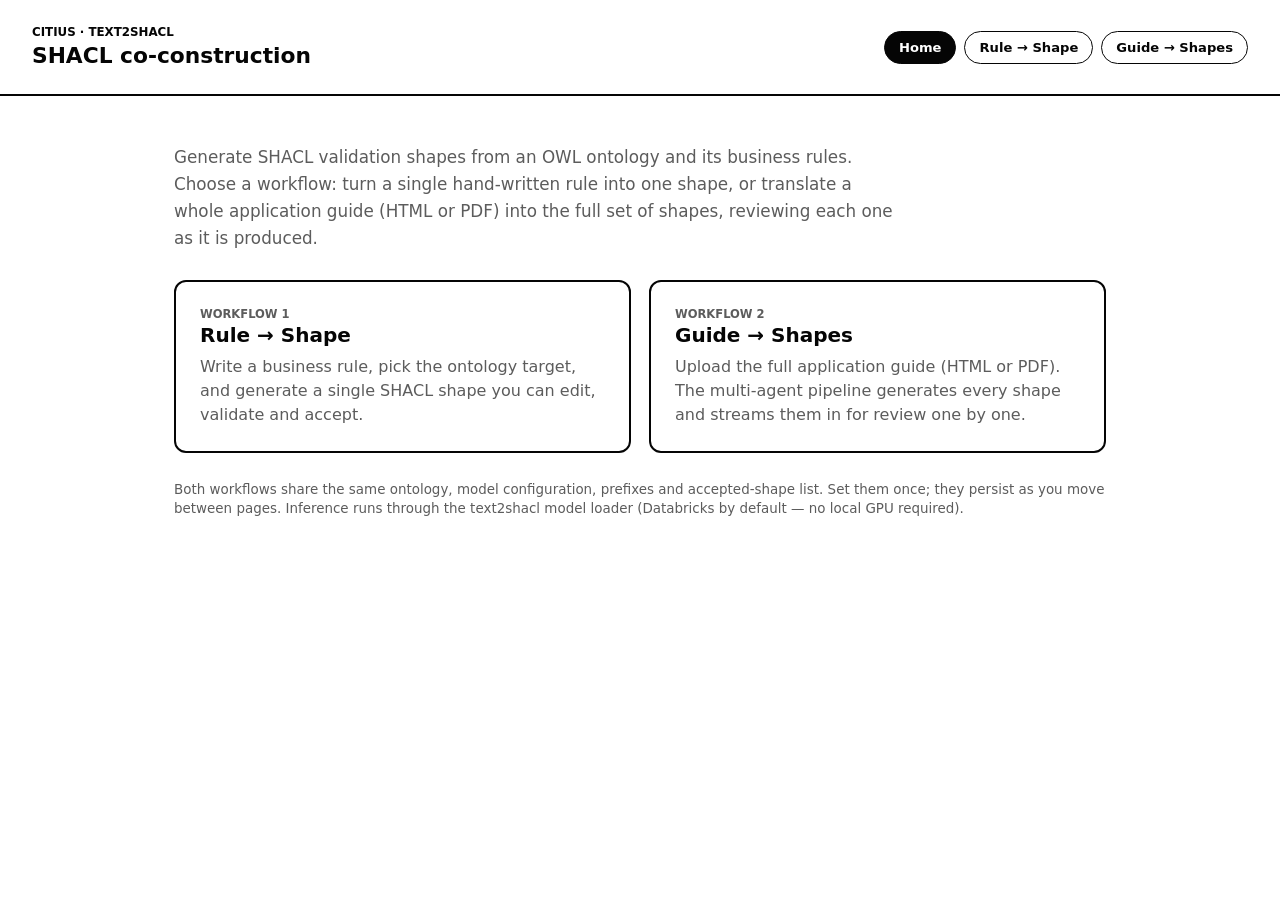
==== demo/index.html @ ced5c561 "feat: backend implemented and some improvements in the UI" ====
<!doctype html>
<html lang="en">
  <head>
    <meta charset="utf-8">
    <meta name="viewport" content="width=device-width, initial-scale=1">
    <title>text2shacl — SHACL co-construction</title>
    <link rel="stylesheet" href="styles.css?v=3">
  </head>
  <body>
    <header class="topbar">
      <div class="brand">
        <p class="eyebrow">CITIUS · text2shacl</p>
        <h1>SHACL co-construction</h1>
      </div>
      <nav class="topnav">
        <a class="navlink active" href="index.html">Home</a>
        <a class="navlink" href="rule.html">Rule → Shape</a>
        <a class="navlink" href="guide.html">Guide → Shapes</a>
      </nav>
    </header>

    <main class="landing">
      <p class="lead">
        Generate SHACL validation shapes from an OWL ontology and its business rules.
        Choose a workflow: turn a single hand-written rule into one shape, or translate a
        whole application guide (HTML or PDF) into the full set of shapes, reviewing each
        one as it is produced.
      </p>

      <div class="cards">
        <a class="card" href="rule.html">
          <p class="step">Workflow 1</p>
          <h2>Rule → Shape</h2>
          <p>Write a business rule, pick the ontology target, and generate a single SHACL
             shape you can edit, validate and accept.</p>
        </a>
        <a class="card" href="guide.html">
          <p class="step">Workflow 2</p>
          <h2>Guide → Shapes</h2>
          <p>Upload the full application guide (HTML or PDF). The multi-agent pipeline
             generates every shape and streams them in for review one by one.</p>
        </a>
      </div>

      <p class="microcopy" style="margin-top:28px">
        Both workflows share the same ontology, model configuration, prefixes and accepted-shape
        list. Set them once; they persist as you move between pages. Inference runs through the
        text2shacl model loader (Databricks by default — no local GPU required).
      </p>
    </main>

    <script src="common.js?v=3"></script>
  </body>
</html>
---- demo/styles.css ----
:root {
  color-scheme: light;
  --bg: #ffffff;
  --surface: #ffffff;
  --surface-soft: #f4f4f4;
  --ink: #050505;
  --muted: #5c5c5c;
  --line: #d7d7d7;
  --code-bg: #050505;
  --code-ink: #ffffff;
  --ok: #1f7a32;
  --ok-soft: #e7f4ea;
  --err: #b00020;
  --err-soft: #fbe7ea;
  font-family: Inter, ui-sans-serif, system-ui, -apple-system, BlinkMacSystemFont, "Segoe UI", sans-serif;
}

* { box-sizing: border-box; }

body { margin: 0; min-height: 100vh; background: var(--bg); color: var(--ink); overflow-x: hidden; }
button, input, select, textarea { font: inherit; min-width: 0; }
button { cursor: pointer; }
a { color: inherit; }

/* Top bar */
.topbar {
  min-height: 96px; padding: 20px 32px;
  display: flex; align-items: center; justify-content: space-between; gap: 24px;
  border-bottom: 2px solid var(--ink); background: var(--surface);
}
.brand { display: flex; flex-direction: column; }
.eyebrow { margin: 0 0 4px; font-weight: 800; text-transform: uppercase; font-size: 0.74rem; }
h1 { margin: 0; font-size: clamp(1.2rem, 1.7vw, 1.7rem); line-height: 1.15; }
h2 { margin: 0; font-size: 1rem; }
p { margin-top: 0; }

.topnav { display: flex; gap: 8px; align-items: center; }
.navlink {
  text-decoration: none; border: 1px solid var(--ink); border-radius: 999px;
  padding: 8px 14px; font-weight: 800; font-size: 0.82rem; background: var(--surface);
}
.navlink.active { background: var(--ink); color: var(--surface); }

.status-pill {
  white-space: nowrap; border: 1px solid var(--line); background: var(--surface);
  padding: 7px 12px; border-radius: 999px; font-size: 0.82rem; font-weight: 700;
}
.tag {
  white-space: nowrap; border: 1px solid var(--line); background: var(--surface);
  padding: 6px 10px; border-radius: 999px; font-size: 0.78rem; font-weight: 700;
}

/* Landing */
.landing { max-width: 980px; margin: 0 auto; padding: 48px 24px; }
.landing p.lead { color: var(--muted); font-size: 1.05rem; line-height: 1.6; max-width: 720px; }
.cards { display: grid; grid-template-columns: 1fr 1fr; gap: 18px; margin-top: 28px; }
@media (max-width: 760px) { .cards { grid-template-columns: 1fr; } }
.card {
  display: block; text-decoration: none; border: 2px solid var(--ink); border-radius: 12px;
  padding: 24px; background: var(--surface); transition: transform 0.12s ease;
}
.card:hover { transform: translateY(-2px); }
.card h2 { font-size: 1.25rem; margin-bottom: 8px; }
.card p { color: var(--muted); line-height: 1.5; margin: 0; }
.card .step { font-weight: 900; text-transform: uppercase; font-size: 0.72rem; }

/* Workspace */
.workspace {
  display: grid; grid-template-columns: minmax(300px, 360px) 1fr;
  min-height: calc(100vh - 96px); min-width: 0;
}
.rail { border-right: 2px solid var(--ink); background: #fff; padding: 22px; min-width: 0; overflow: hidden; }
.panel-heading, .section-title { display: flex; align-items: center; justify-content: space-between; gap: 12px; }

.field-label { display: block; margin: 16px 0 7px; color: var(--muted); font-size: 0.76rem; font-weight: 800; text-transform: uppercase; }

.input, .file-drop, .textarea, .code-editor {
  width: 100%; border: 1px solid var(--line); border-radius: 8px;
  background: var(--surface); color: var(--ink); outline: none;
}
.input { height: 42px; padding: 0 12px; }
select.input { padding: 0 8px; }
.textarea { min-height: 112px; padding: 12px; resize: vertical; line-height: 1.45; }
.textarea.compact { min-height: 84px; }
.textarea.large { min-height: 150px; }
.input:focus, .textarea:focus, .code-editor:focus { border-color: var(--ink); box-shadow: 0 0 0 3px #e8e8e8; }

.file-input { display: none; }
.file-drop { min-height: 72px; display: grid; place-items: center; gap: 3px; padding: 14px; border-style: dashed; cursor: pointer; text-align: center; }
.file-drop span { font-weight: 900; }
.file-drop small, .microcopy { color: var(--muted); overflow-wrap: anywhere; }
.microcopy { margin: 8px 0 0; line-height: 1.4; font-size: 0.84rem; }

.inline-panel { margin-top: 22px; padding-top: 16px; border-top: 1px solid var(--line); }

.switcher { display: grid; grid-template-columns: repeat(3, 1fr); margin-top: 18px; border: 1px solid var(--ink); border-radius: 8px; overflow: hidden; }
.switch-button { min-height: 38px; border: 0; border-right: 1px solid var(--ink); background: var(--surface); color: var(--ink); font-weight: 900; }
.switch-button:last-child { border-right: 0; }
.switch-button.active { background: var(--ink); color: var(--surface); }

.entity-list { display: grid; gap: 10px; margin-top: 16px; max-height: 44vh; min-width: 0; overflow-y: auto; padding-right: 4px; }
.entity-card { width: 100%; text-align: left; border: 1px solid var(--line); background: var(--surface); border-radius: 8px; padding: 12px; color: var(--ink); overflow: hidden; }
.entity-card.active { border-color: var(--ink); background: var(--ink); color: var(--surface); }
.entity-card strong { display: block; margin-bottom: 4px; overflow-wrap: anywhere; }
.entity-card span { color: var(--muted); font-size: 0.82rem; display: block; overflow-wrap: anywhere; }
.entity-card.active span { color: #dcdcdc; }
.entity-card.ranked { position: relative; padding-left: 58px; }
.entity-card .entity-reason {
  display: block;
  margin-top: 5px;
  color: var(--muted);
  font-size: 0.76rem;
  font-style: normal;
  overflow-wrap: anywhere;
}
.entity-card.active .entity-reason { color: #dcdcdc; }
.entity-card.active .score { background: var(--surface); color: var(--ink); }
.ontology-search-row {
  display: grid;
  grid-template-columns: minmax(0, 1fr) auto auto;
  gap: 8px;
  align-items: center;
  margin-top: 12px;
}
.ontology-search-row button { white-space: nowrap; }

/* Canvas */
.canvas { min-width: 0; padding: 22px; }
.focus-layout { display: grid; grid-template-columns: minmax(320px, 0.9fr) minmax(400px, 1.1fr); gap: 18px; align-items: start; min-width: 0; }
.evidence-column, .editor-column { min-width: 0; }
.single-column { max-width: 920px; margin: 0 auto; }

.section-block { background: var(--surface); border: 1px solid var(--line); border-radius: 8px; padding: 18px; margin-bottom: 18px; min-width: 0; overflow: hidden; }

.metadata-grid { display: grid; grid-template-columns: repeat(3, minmax(0, 1fr)); gap: 10px; margin: 16px 0 12px; }
.metadata-grid div { background: var(--surface-soft); border-radius: 8px; padding: 10px; min-width: 0; }
dt { color: var(--muted); font-size: 0.7rem; text-transform: uppercase; font-weight: 800; }
dd { margin: 4px 0 0; overflow-wrap: anywhere; font-weight: 700; font-size: 0.88rem; }

.rule-cards, .accepted-list { display: grid; gap: 10px; margin-top: 14px; }
.score { position: absolute; left: 12px; top: 12px; width: 34px; height: 34px; display: grid; place-items: center; border-radius: 50%; background: var(--ink); color: var(--surface); font-weight: 900; font-size: 0.76rem; }

/* Buttons */
.primary-button, .secondary-button, .text-button, .icon-button { border-radius: 8px; min-height: 38px; border: 1px solid transparent; padding: 0 14px; font-weight: 800; }
.primary-button { background: var(--ink); color: #fff; }
.primary-button:disabled, .secondary-button:disabled { opacity: 0.4; cursor: not-allowed; }
.secondary-button, .text-button, .icon-button { background: var(--surface); color: var(--ink); border-color: var(--ink); }
.icon-button { width: 38px; padding: 0; font-size: 1.1rem; }
.full-width { width: 100%; margin-top: 14px; }
.editor-actions { display: flex; gap: 10px; margin-top: 12px; }

.code-editor { min-height: 300px; margin-top: 12px; padding: 16px; resize: vertical; background: var(--code-bg); color: var(--code-ink); font-family: "SFMono-Regular", Consolas, "Liberation Mono", monospace; font-size: 0.86rem; line-height: 1.55; }

.validation-panel { margin-top: 12px; border-radius: 8px; padding: 12px; background: var(--surface-soft); color: var(--muted); line-height: 1.45; overflow-wrap: anywhere; }
.validation-panel.ok { background: var(--ok-soft); color: var(--ok); border: 1px solid var(--ok); }
.validation-panel.error { background: var(--err-soft); color: var(--err); border: 1px solid var(--err); }

.accepted-item { background: var(--surface-soft); border-radius: 8px; padding: 10px; display: flex; justify-content: space-between; gap: 12px; align-items: center; }
.accepted-item code { overflow-wrap: anywhere; font-size: 0.82rem; }

/* Progress + queue (Mode B) */
.progress-track { width: 100%; height: 14px; margin-top: 8px; border: 1px solid var(--ink); border-radius: 999px; background: var(--surface-soft); overflow: hidden; }
.progress-fill { height: 100%; width: 0%; background: var(--ink); transition: width 0.25s ease; }

.queue-list { display: grid; gap: 8px; margin-top: 12px; max-height: 380px; overflow-y: auto; padding-right: 4px; }
.queue-card { width: 100%; text-align: left; border: 1px solid var(--line); border-left: 4px solid var(--line); background: var(--surface); border-radius: 8px; padding: 10px 12px; color: var(--ink); overflow: hidden; display: grid; gap: 3px; }
.queue-card:hover { border-color: var(--ink); }
.queue-card.active { border-color: var(--ink); box-shadow: inset 0 0 0 1px var(--ink); }
.queue-card.valid { border-left-color: var(--ok); }
.queue-card.invalid { border-left-color: var(--err); }
.queue-card.skipped { border-left-color: #9a9a9a; }
.queue-card.accepted { background: var(--surface-soft); }
.queue-card strong { font-size: 0.88rem; overflow-wrap: anywhere; }
.queue-card .qmeta { display: flex; gap: 8px; align-items: center; font-size: 0.72rem; color: var(--muted); text-transform: uppercase; font-weight: 800; }
.qbadge { border-radius: 999px; padding: 2px 8px; font-weight: 900; font-size: 0.66rem; }
.qbadge.valid { background: var(--ok-soft); color: var(--ok); }
.qbadge.invalid { background: var(--err-soft); color: var(--err); }
.qbadge.skipped { background: #eee; color: var(--muted); }
.qbadge.accepted { background: var(--ink); color: var(--surface); }

@media (max-width: 1060px) { .workspace, .focus-layout { grid-template-columns: 1fr; } .rail { border-right: 0; border-bottom: 2px solid var(--ink); } }
@media (max-width: 720px) { .topbar { flex-direction: column; align-items: flex-start; } .metadata-grid { grid-template-columns: 1fr; } }
@media (max-width: 720px) {
  .ontology-search-row { grid-template-columns: 1fr; }
}

.provider-switch { grid-template-columns: 1fr 1fr; }

/* ─────────────── Turtle code editor (IDE-like, overlay) ─────────────── */
.code-wrap { position: relative; margin-top: 12px; }
.code-wrap .code-editor { margin-top: 0; }

.code-highlight {
  position: absolute;
  inset: 0;
  margin: 0;
  border: 1px solid transparent;
  border-radius: 8px;
  padding: 16px;
  background: #0d1117;
  color: #c9d1d9;
  font-family: "SFMono-Regular", Consolas, "Liberation Mono", monospace;
  font-size: 0.86rem;
  line-height: 1.55;
  font-weight: 400;
  font-style: normal;
  font-variant-ligatures: none;
  font-synthesis: none;
  letter-spacing: normal;
  white-space: pre;
  overflow: hidden;
  pointer-events: none;
  z-index: 0;
  box-sizing: border-box;
  tab-size: 2;
}
.code-highlight code {
  display: block;
  min-width: max-content;
  font: inherit;
  color: inherit;
  white-space: pre;
}

.code-wrap .code-editor {
  position: relative;
  z-index: 1;
  background: transparent;
  color: transparent;
  -webkit-text-fill-color: transparent;
  caret-color: #e6edf3;
  white-space: pre;
  overflow-wrap: normal;
  word-break: normal;
  overflow: auto;
  tab-size: 2;
  font-weight: 400;
  font-style: normal;
  font-variant-ligatures: none;
  font-synthesis: none;
  letter-spacing: normal;
}
.code-wrap .code-editor::selection { background: rgba(120,160,255,0.35); }

/* Token theme (GitHub-dark-ish, tuned for RDF Turtle) */
.tk-comment   { color: #8b949e; }
.tk-string    { color: #a5d6ff; }
.tk-iri       { color: #7ee787; }
.tk-directive { color: #ff7b72; }
.tk-pname     { color: #d2a8ff; }
.tk-kw        { color: #ff7b72; }
.tk-bool      { color: #79c0ff; }
.tk-num       { color: #79c0ff; }
.tk-lang      { color: #ffa657; }
.tk-op        { color: #ff7b72; }
.tk-punc      { color: #8b949e; }

/* ─────────────── Logs drawer ─────────────── */
.logs-button {
  border: 1px solid var(--ink);
  background: var(--surface);
  color: var(--ink);
  border-radius: 999px;
  padding: 6px 12px;
  font-weight: 800;
  font-size: 0.8rem;
}
.logs-button.active { background: var(--ink); color: var(--surface); }

.logs-drawer {
  position: fixed;
  left: 0; right: 0; bottom: 0;
  height: 38vh;
  background: #0d1117;
  color: #c9d1d9;
  border-top: 2px solid var(--ink);
  display: flex;
  flex-direction: column;
  z-index: 50;
  transform: translateY(100%);
  transition: transform 0.2s ease;
}
.logs-drawer.open { transform: translateY(0); }
.logs-drawer-bar {
  display: flex; align-items: center; justify-content: space-between;
  padding: 8px 16px; border-bottom: 1px solid #30363d; color: #e6edf3;
  font-weight: 800; font-size: 0.82rem;
}
.logs-drawer-bar button {
  background: transparent; border: 1px solid #30363d; color: #c9d1d9;
  border-radius: 6px; padding: 4px 10px; font-weight: 700;
}
.logs-content {
  flex: 1; overflow: auto; margin: 0; padding: 12px 16px;
  font-family: "SFMono-Regular", Consolas, "Liberation Mono", monospace;
  font-size: 0.78rem; line-height: 1.5; white-space: pre-wrap; word-break: break-word;
}
.log-error { color: #ff7b72; }
.log-warn  { color: #ffa657; }
.log-info  { color: #7ee787; }
.log-debug { color: #8b949e; }
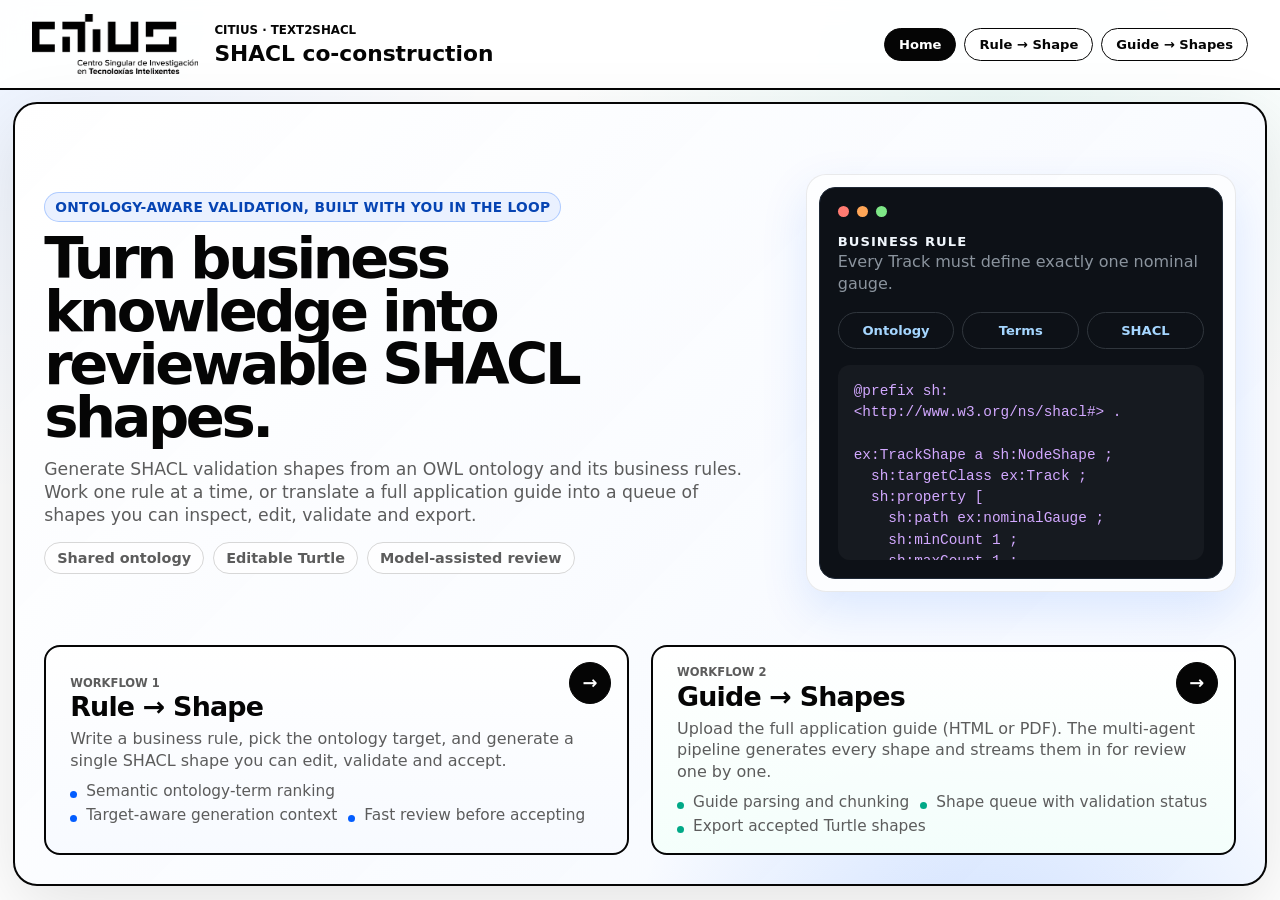
==== commit 8fc3b1a7: "feat: updated homepage and added config options for inference models in the ui" ====
--- a/demo/index.html
+++ b/demo/index.html
@@ -4,13 +4,18 @@
     <meta charset="utf-8">
     <meta name="viewport" content="width=device-width, initial-scale=1">
     <title>text2shacl — SHACL co-construction</title>
-    <link rel="stylesheet" href="styles.css?v=3">
+    <link rel="stylesheet" href="styles.css?v=19">
   </head>
   <body>
     <header class="topbar">
       <div class="brand">
-        <p class="eyebrow">CITIUS · text2shacl</p>
-        <h1>SHACL co-construction</h1>
+        <a class="brand-logo-link" href="index.html" aria-label="CITIUS home">
+          <img class="brand-logo" src="positivo_vertical_logo_tagline_citius.png" alt="CITIUS">
+        </a>
+        <div class="brand-copy">
+          <p class="eyebrow">CITIUS · text2shacl</p>
+          <h1>SHACL co-construction</h1>
+        </div>
       </div>
       <nav class="topnav">
         <a class="navlink active" href="index.html">Home</a>
@@ -20,35 +25,75 @@
     </header>
 
     <main class="landing">
-      <p class="lead">
-        Generate SHACL validation shapes from an OWL ontology and its business rules.
-        Choose a workflow: turn a single hand-written rule into one shape, or translate a
-        whole application guide (HTML or PDF) into the full set of shapes, reviewing each
-        one as it is produced.
-      </p>
+      <section class="hero">
+        <div class="hero-main">
+          <div class="hero-copy">
+            <p class="hero-kicker">Ontology-aware validation, built with you in the loop</p>
+            <h2 class="hero-title">Turn business knowledge into reviewable SHACL shapes.</h2>
+            <p class="lead">
+              Generate SHACL validation shapes from an OWL ontology and its business rules.
+              Work one rule at a time, or translate a full application guide into a queue of
+              shapes you can inspect, edit, validate and export.
+            </p>
+            <div class="hero-stats" aria-label="Shared workflow capabilities">
+              <span>Shared ontology</span>
+              <span>Editable Turtle</span>
+              <span>Model-assisted review</span>
+            </div>
+          </div>
 
-      <div class="cards">
-        <a class="card" href="rule.html">
-          <p class="step">Workflow 1</p>
-          <h2>Rule → Shape</h2>
-          <p>Write a business rule, pick the ontology target, and generate a single SHACL
-             shape you can edit, validate and accept.</p>
-        </a>
-        <a class="card" href="guide.html">
-          <p class="step">Workflow 2</p>
-          <h2>Guide → Shapes</h2>
-          <p>Upload the full application guide (HTML or PDF). The multi-agent pipeline
-             generates every shape and streams them in for review one by one.</p>
-        </a>
-      </div>
+          <div class="hero-preview" aria-label="text2shacl workflow preview">
+            <div class="preview-window">
+              <div class="preview-dots" aria-hidden="true"><span></span><span></span><span></span></div>
+              <div class="preview-line strong">Business rule</div>
+              <div class="preview-line">Every Track must define exactly one nominal gauge.</div>
+              <div class="preview-flow">
+                <span>Ontology</span>
+                <span>Terms</span>
+                <span>SHACL</span>
+              </div>
+              <pre class="preview-code">@prefix sh: &lt;http://www.w3.org/ns/shacl#&gt; .
 
-      <p class="microcopy" style="margin-top:28px">
-        Both workflows share the same ontology, model configuration, prefixes and accepted-shape
-        list. Set them once; they persist as you move between pages. Inference runs through the
-        text2shacl model loader (Databricks by default — no local GPU required).
-      </p>
+ex:TrackShape a sh:NodeShape ;
+  sh:targetClass ex:Track ;
+  sh:property [
+    sh:path ex:nominalGauge ;
+    sh:minCount 1 ;
+    sh:maxCount 1 ;
+  ] .</pre>
+            </div>
+          </div>
+        </div>
+
+        <div class="cards workflow-cards">
+          <a class="card workflow-card" href="rule.html">
+            <span class="card-arrow" aria-hidden="true">→</span>
+            <p class="step">Workflow 1</p>
+            <h2>Rule → Shape</h2>
+            <p>Write a business rule, pick the ontology target, and generate a single SHACL
+               shape you can edit, validate and accept.</p>
+            <ul class="card-list">
+              <li>Semantic ontology-term ranking</li>
+              <li>Target-aware generation context</li>
+              <li>Fast review before accepting</li>
+            </ul>
+          </a>
+          <a class="card workflow-card" href="guide.html">
+            <span class="card-arrow" aria-hidden="true">→</span>
+            <p class="step">Workflow 2</p>
+            <h2>Guide → Shapes</h2>
+            <p>Upload the full application guide (HTML or PDF). The multi-agent pipeline
+               generates every shape and streams them in for review one by one.</p>
+            <ul class="card-list">
+              <li>Guide parsing and chunking</li>
+              <li>Shape queue with validation status</li>
+              <li>Export accepted Turtle shapes</li>
+            </ul>
+          </a>
+        </div>
+      </section>
     </main>
 
-    <script src="common.js?v=3"></script>
+    <script src="common.js?v=12"></script>
   </body>
 </html>
--- a/demo/styles.css
+++ b/demo/styles.css
@@ -8,6 +8,10 @@
   --line: #d7d7d7;
   --code-bg: #050505;
   --code-ink: #ffffff;
+  --accent: #035dff;
+  --accent-soft: #eaf1ff;
+  --accent-2: #00a987;
+  --shadow: 0 22px 70px rgba(5, 5, 5, 0.11);
   --ok: #1f7a32;
   --ok-soft: #e7f4ea;
   --err: #b00020;
@@ -17,28 +21,43 @@
 
 * { box-sizing: border-box; }
 
-body { margin: 0; min-height: 100vh; background: var(--bg); color: var(--ink); overflow-x: hidden; }
+body {
+  margin: 0;
+  min-height: 100vh;
+  background:
+    radial-gradient(circle at top left, rgba(3, 93, 255, 0.08), transparent 31rem),
+    radial-gradient(circle at 78% 8%, rgba(0, 169, 135, 0.08), transparent 27rem),
+    var(--bg);
+  color: var(--ink);
+  overflow-x: hidden;
+}
 button, input, select, textarea { font: inherit; min-width: 0; }
 button { cursor: pointer; }
 a { color: inherit; }
 
 /* Top bar */
 .topbar {
-  min-height: 96px; padding: 20px 32px;
+  min-height: 88px; padding: 14px 32px;
   display: flex; align-items: center; justify-content: space-between; gap: 24px;
-  border-bottom: 2px solid var(--ink); background: var(--surface);
-}
-.brand { display: flex; flex-direction: column; }
+  border-bottom: 2px solid var(--ink); background: rgba(255, 255, 255, 0.92);
+  backdrop-filter: blur(14px);
+}
+.brand { display: flex; align-items: center; gap: 16px; min-width: 0; }
+.brand-copy { display: flex; flex-direction: column; min-width: 0; }
+.brand-logo-link { display: flex; flex: 0 0 auto; align-items: center; text-decoration: none; }
+.brand-logo { display: block; width: clamp(124px, 13vw, 168px); height: auto; }
 .eyebrow { margin: 0 0 4px; font-weight: 800; text-transform: uppercase; font-size: 0.74rem; }
 h1 { margin: 0; font-size: clamp(1.2rem, 1.7vw, 1.7rem); line-height: 1.15; }
 h2 { margin: 0; font-size: 1rem; }
 p { margin-top: 0; }
 
-.topnav { display: flex; gap: 8px; align-items: center; }
+.topnav { display: flex; flex-wrap: wrap; justify-content: flex-end; gap: 8px; align-items: center; }
 .navlink {
   text-decoration: none; border: 1px solid var(--ink); border-radius: 999px;
-  padding: 8px 14px; font-weight: 800; font-size: 0.82rem; background: var(--surface);
-}
+  padding: 8px 14px; font-weight: 800; font-size: 0.82rem; background: rgba(255, 255, 255, 0.82);
+  transition: transform 0.12s ease, background 0.12s ease, box-shadow 0.12s ease;
+}
+.navlink:hover { transform: translateY(-1px); box-shadow: 0 7px 18px rgba(5, 5, 5, 0.09); }
 .navlink.active { background: var(--ink); color: var(--surface); }
 
 .status-pill {
@@ -51,25 +70,429 @@
 }
 
 /* Landing */
-.landing { max-width: 980px; margin: 0 auto; padding: 48px 24px; }
-.landing p.lead { color: var(--muted); font-size: 1.05rem; line-height: 1.6; max-width: 720px; }
-.cards { display: grid; grid-template-columns: 1fr 1fr; gap: 18px; margin-top: 28px; }
+.landing {
+  width: min(98vw, 1680px);
+  max-width: 1680px;
+  min-height: calc(100vh - 92px);
+  margin: 0 auto;
+  padding: clamp(8px, 1.2vh, 14px) 0;
+  display: grid;
+  align-content: center;
+  align-items: center;
+}
+.hero {
+  position: relative;
+  display: grid;
+  grid-template-rows: minmax(0, 1fr) auto;
+  gap: clamp(10px, 1.4vh, 16px);
+  align-items: stretch;
+  min-height: 0;
+  min-height: min(820px, calc(100vh - 116px));
+  padding: clamp(18px, 2.3vw, 32px);
+  border: 2px solid var(--ink);
+  border-radius: 24px;
+  background:
+    linear-gradient(135deg, rgba(255, 255, 255, 0.96), rgba(244, 248, 255, 0.92)),
+    var(--surface);
+  box-shadow: var(--shadow);
+  overflow: hidden;
+}
+.hero-main {
+  position: relative;
+  z-index: 1;
+  display: grid;
+  grid-template-columns: minmax(0, 1.25fr) minmax(390px, 0.75fr);
+  gap: clamp(28px, 3.5vw, 56px);
+  align-items: center;
+  min-height: 0;
+}
+.hero::before {
+  content: "";
+  position: absolute;
+  inset: auto -12% -50% 42%;
+  height: 72%;
+  border-radius: 50%;
+  background: radial-gradient(circle, rgba(3, 93, 255, 0.16), transparent 68%);
+  pointer-events: none;
+}
+.hero-copy, .hero-preview { position: relative; z-index: 1; }
+.hero-kicker {
+  display: inline-flex;
+  width: fit-content;
+  margin: 0 0 10px;
+  border: 1px solid rgba(3, 93, 255, 0.26);
+  border-radius: 999px;
+  padding: 6px 10px;
+  background: var(--accent-soft);
+  color: #0644b3;
+  font-size: 0.86rem;
+  font-weight: 900;
+  letter-spacing: 0.02em;
+  text-transform: uppercase;
+}
+.hero-title {
+  max-width: 1040px;
+  margin: 0;
+  font-size: clamp(2.7rem, 4.5vw, 5.35rem);
+  line-height: 0.92;
+  letter-spacing: -0.06em;
+}
+.landing p.lead { color: var(--muted); font-size: clamp(1.08rem, 1.35vw, 1.3rem); line-height: 1.34; max-width: 860px; margin: 14px 0 0; }
+.hero-stats {
+  display: flex;
+  flex-wrap: wrap;
+  gap: 9px;
+  margin-top: 14px;
+}
+.hero-stats span {
+  border: 1px solid var(--line);
+  border-radius: 999px;
+  background: rgba(255, 255, 255, 0.72);
+  padding: 7px 12px;
+  color: var(--muted);
+  font-size: 0.9rem;
+  font-weight: 800;
+}
+.hero-preview {
+  justify-self: end;
+  width: min(100%, 640px);
+  padding: 12px;
+  border: 1px solid rgba(5, 5, 5, 0.08);
+  border-radius: 20px;
+  background: rgba(255, 255, 255, 0.52);
+  box-shadow: 0 18px 48px rgba(3, 93, 255, 0.12);
+}
+.preview-window {
+  border: 1px solid #1f2937;
+  border-radius: 16px;
+  background: #0d1117;
+  color: #c9d1d9;
+  padding: 18px;
+  overflow: hidden;
+}
+.preview-dots { display: flex; gap: 8px; margin-bottom: 16px; }
+.preview-dots span { width: 11px; height: 11px; border-radius: 50%; background: #30363d; }
+.preview-dots span:nth-child(1) { background: #ff7b72; }
+.preview-dots span:nth-child(2) { background: #ffa657; }
+.preview-dots span:nth-child(3) { background: #7ee787; }
+.preview-line { color: #8b949e; font-size: 1rem; line-height: 1.38; }
+.preview-line.strong { color: #f0f6fc; font-weight: 900; text-transform: uppercase; font-size: 0.82rem; letter-spacing: 0.08em; }
+.preview-flow {
+  display: grid;
+  grid-template-columns: repeat(3, 1fr);
+  gap: 8px;
+  margin: 16px 0;
+}
+.preview-flow span {
+  border: 1px solid #30363d;
+  border-radius: 999px;
+  padding: 10px 4px;
+  color: #a5d6ff;
+  text-align: center;
+  font-size: 0.82rem;
+  font-weight: 900;
+}
+.preview-code {
+  margin: 0;
+  border-radius: 12px;
+  background: rgba(255, 255, 255, 0.04);
+  color: #d2a8ff;
+  padding: 16px;
+  font-family: "SFMono-Regular", Consolas, "Liberation Mono", monospace;
+  font-size: 0.9rem;
+  line-height: 1.48;
+  white-space: pre-wrap;
+  max-height: 195px;
+  overflow: hidden;
+}
+.cards { display: grid; grid-template-columns: 1fr 1fr; gap: 22px; margin-top: 0; }
+@media (max-width: 960px) {
+  .landing { min-height: auto; }
+  .hero { min-height: auto; }
+  .hero-main { grid-template-columns: 1fr; }
+  .hero-preview { max-width: 640px; }
+  .feature-grid { grid-template-columns: 1fr; }
+}
+@media (min-width: 1800px) and (min-height: 1000px) {
+  .landing {
+    width: min(90vw, 2260px);
+    max-width: 2260px;
+    padding: clamp(18px, 1.8vh, 28px) 0;
+  }
+  .hero {
+    min-height: min(1120px, calc(100vh - 156px));
+    gap: clamp(26px, 2.2vh, 40px);
+    padding: clamp(46px, 3vw, 72px);
+    border-radius: 30px;
+  }
+  .hero-main {
+    grid-template-columns: minmax(0, 1.15fr) minmax(560px, 0.85fr);
+    gap: clamp(54px, 4vw, 96px);
+  }
+  .hero-kicker {
+    margin-bottom: 16px;
+    padding: 9px 16px;
+    font-size: clamp(0.95rem, 0.7vw, 1.1rem);
+  }
+  .hero-title {
+    max-width: 1320px;
+    font-size: clamp(4.8rem, 5vw, 7.8rem);
+    line-height: 0.9;
+  }
+  .landing p.lead {
+    max-width: 1120px;
+    margin-top: 24px;
+    font-size: clamp(1.25rem, 1vw, 1.55rem);
+    line-height: 1.42;
+  }
+  .hero-stats {
+    gap: 12px;
+    margin-top: 24px;
+  }
+  .hero-stats span {
+    padding: 10px 16px;
+    font-size: clamp(0.98rem, 0.72vw, 1.14rem);
+  }
+  .hero-preview {
+    width: min(100%, 820px);
+    padding: 16px;
+    border-radius: 26px;
+  }
+  .preview-window {
+    border-radius: 20px;
+    padding: 24px;
+  }
+  .preview-dots {
+    gap: 10px;
+    margin-bottom: 22px;
+  }
+  .preview-dots span {
+    width: 14px;
+    height: 14px;
+  }
+  .preview-line {
+    font-size: clamp(1.1rem, 0.82vw, 1.28rem);
+  }
+  .preview-line.strong {
+    font-size: clamp(0.9rem, 0.7vw, 1.04rem);
+  }
+  .preview-flow {
+    gap: 12px;
+    margin: 22px 0;
+  }
+  .preview-flow span {
+    padding: 13px 8px;
+    font-size: clamp(0.9rem, 0.66vw, 1.05rem);
+  }
+  .preview-code {
+    max-height: 320px;
+    padding: 22px;
+    font-size: clamp(1rem, 0.82vw, 1.22rem);
+    line-height: 1.5;
+  }
+  .cards {
+    gap: 28px;
+  }
+  .workflow-card {
+    min-height: clamp(255px, 20vh, 340px);
+    padding: 32px 38px;
+    border-radius: 22px;
+  }
+  .workflow-card h2 {
+    font-size: clamp(2.25rem, 1.8vw, 3rem);
+  }
+  .card p {
+    font-size: clamp(1.08rem, 0.86vw, 1.28rem);
+    line-height: 1.42;
+  }
+  .card .step {
+    font-size: clamp(0.82rem, 0.62vw, 0.98rem);
+  }
+  .card-list {
+    gap: 10px 18px;
+    margin-top: 18px;
+    font-size: clamp(0.98rem, 0.72vw, 1.12rem);
+  }
+  .card-list li {
+    padding-left: 22px;
+  }
+  .card-list li::before {
+    top: 0.6em;
+    width: 10px;
+    height: 10px;
+  }
+  .card-arrow {
+    top: 24px;
+    right: 24px;
+    width: 52px;
+    height: 52px;
+    font-size: 1.35rem;
+  }
+}
+@media (min-width: 961px) and (max-height: 760px) {
+  .topbar { min-height: 78px; padding: 10px 32px; }
+  .brand-logo { width: clamp(112px, 11vw, 150px); }
+  h1 { font-size: clamp(1.08rem, 1.45vw, 1.48rem); }
+  .landing {
+    width: min(98vw, 1440px);
+    min-height: calc(100vh - 78px);
+    padding: 8px 0 10px;
+  }
+  .hero {
+    min-height: min(675px, calc(100vh - 102px));
+    gap: 12px;
+    padding: 16px 28px;
+    border-radius: 20px;
+  }
+  .hero-main {
+    grid-template-columns: minmax(0, 1.1fr) minmax(360px, 0.9fr);
+    gap: 24px;
+  }
+  .hero-kicker {
+    margin-bottom: 7px;
+    padding: 5px 9px;
+    font-size: 0.72rem;
+  }
+  .hero-title {
+    font-size: clamp(2.25rem, 3.55vw, 3.55rem);
+    line-height: 0.98;
+  }
+  .landing p.lead {
+    max-width: 720px;
+    margin-top: 8px;
+    font-size: 0.98rem;
+    line-height: 1.38;
+  }
+  .hero-stats { margin-top: 8px; gap: 7px; }
+  .hero-stats span { padding: 5px 9px; font-size: 0.76rem; }
+  .hero-preview { padding: 7px; }
+  .preview-window { padding: 10px; border-radius: 14px; }
+  .preview-dots { margin-bottom: 8px; }
+  .preview-line { font-size: 0.78rem; }
+  .preview-line.strong { font-size: 0.68rem; }
+  .preview-flow { margin: 7px 0; }
+  .preview-flow span { padding: 7px 4px; font-size: 0.68rem; }
+  .preview-code {
+    max-height: none;
+    padding: 8px;
+    font-size: 0.62rem;
+    line-height: 1.28;
+  }
+}
 @media (max-width: 760px) { .cards { grid-template-columns: 1fr; } }
 .card {
   display: block; text-decoration: none; border: 2px solid var(--ink); border-radius: 12px;
-  padding: 24px; background: var(--surface); transition: transform 0.12s ease;
-}
-.card:hover { transform: translateY(-2px); }
-.card h2 { font-size: 1.25rem; margin-bottom: 8px; }
-.card p { color: var(--muted); line-height: 1.5; margin: 0; }
+  padding: 24px; background: var(--surface); transition: transform 0.12s ease, box-shadow 0.12s ease;
+}
+.card:hover { transform: translateY(-2px); box-shadow: 0 16px 34px rgba(5, 5, 5, 0.09); }
+.card h2 { font-size: 1.25rem; margin-bottom: 6px; }
+.card p { color: var(--muted); line-height: 1.36; margin: 0; }
 .card .step { font-weight: 900; text-transform: uppercase; font-size: 0.72rem; }
+.workflow-cards { margin-top: 0; }
+.workflow-card {
+  position: relative;
+  min-height: clamp(165px, 18vh, 205px);
+  display: flex;
+  flex-direction: column;
+  justify-content: center;
+  padding: 18px 24px;
+  border-radius: 16px;
+  background:
+    linear-gradient(180deg, rgba(255, 255, 255, 0.98), rgba(247, 250, 255, 0.94));
+}
+.workflow-card:nth-child(2) {
+  background:
+    linear-gradient(180deg, rgba(255, 255, 255, 0.98), rgba(244, 255, 251, 0.94));
+}
+.workflow-card h2 { font-size: clamp(1.65rem, 2.1vw, 2.35rem); letter-spacing: -0.03em; }
+.card-arrow {
+  position: absolute;
+  right: 16px;
+  top: 15px;
+  width: 42px;
+  height: 42px;
+  display: grid;
+  place-items: center;
+  border: 1px solid var(--ink);
+  border-radius: 999px;
+  background: var(--ink);
+  color: var(--surface);
+  font-weight: 900;
+  font-size: 1.12rem;
+}
+.card-list {
+  display: flex;
+  flex-wrap: wrap;
+  gap: 6px 11px;
+  margin: 10px 0 0;
+  padding: 0;
+  list-style: none;
+  color: var(--muted);
+  font-size: 0.96rem;
+}
+.card-list li {
+  position: relative;
+  padding-left: 16px;
+}
+.card-list li::before {
+  content: "";
+  position: absolute;
+  left: 0;
+  top: 0.58em;
+  width: 7px;
+  height: 7px;
+  border-radius: 50%;
+  background: var(--accent);
+}
+.workflow-card:nth-child(2) .card-list li::before { background: var(--accent-2); }
+
+@media (min-width: 961px) and (max-height: 760px) {
+  .workflow-card {
+    min-height: clamp(150px, 19vh, 178px);
+    padding: 14px 20px;
+  }
+  .workflow-card h2 { font-size: 1.5rem; }
+  .card p { font-size: 0.98rem; line-height: 1.3; }
+  .card-arrow {
+    top: 13px;
+    right: 14px;
+    width: 32px;
+    height: 32px;
+  }
+}
+.feature-grid {
+  display: grid;
+  grid-template-columns: repeat(3, 1fr);
+  gap: 16px;
+  margin-top: 18px;
+}
+.feature-card {
+  border: 1px solid var(--line);
+  border-radius: 18px;
+  background: rgba(255, 255, 255, 0.72);
+  padding: 20px;
+}
+.feature-icon {
+  display: inline-grid;
+  place-items: center;
+  width: 36px;
+  height: 36px;
+  margin-bottom: 14px;
+  border-radius: 12px;
+  background: var(--ink);
+  color: var(--surface);
+  font-size: 0.75rem;
+  font-weight: 900;
+}
+.feature-card h2 { font-size: 1.04rem; margin-bottom: 8px; }
+.feature-card p { color: var(--muted); line-height: 1.55; margin: 0; font-size: 0.92rem; }
 
 /* Workspace */
 .workspace {
   display: grid; grid-template-columns: minmax(300px, 360px) 1fr;
   min-height: calc(100vh - 96px); min-width: 0;
 }
-.rail { border-right: 2px solid var(--ink); background: #fff; padding: 22px; min-width: 0; overflow: hidden; }
+.rail { border-right: 2px solid var(--ink); background: #fff; padding: 22px; min-width: 0; overflow-x: hidden; overflow-y: auto; }
 .panel-heading, .section-title { display: flex; align-items: center; justify-content: space-between; gap: 12px; }
 
 .field-label { display: block; margin: 16px 0 7px; color: var(--muted); font-size: 0.76rem; font-weight: 800; text-transform: uppercase; }
@@ -92,6 +515,16 @@
 .microcopy { margin: 8px 0 0; line-height: 1.4; font-size: 0.84rem; }
 
 .inline-panel { margin-top: 22px; padding-top: 16px; border-top: 1px solid var(--line); }
+.provider-config { margin-top: 12px; }
+.custom-model-row {
+  display: grid;
+  grid-template-columns: minmax(92px, 0.75fr) minmax(0, 1fr) auto;
+  gap: 8px;
+  align-items: center;
+}
+.custom-model-row .secondary-button { min-height: 42px; }
+.microcopy.ok { color: var(--ok); }
+.microcopy.error { color: var(--err); }
 
 .switcher { display: grid; grid-template-columns: repeat(3, 1fr); margin-top: 18px; border: 1px solid var(--ink); border-radius: 8px; overflow: hidden; }
 .switch-button { min-height: 38px; border: 0; border-right: 1px solid var(--ink); background: var(--surface); color: var(--ink); font-weight: 900; }
@@ -179,9 +612,22 @@
 .qbadge.accepted { background: var(--ink); color: var(--surface); }
 
 @media (max-width: 1060px) { .workspace, .focus-layout { grid-template-columns: 1fr; } .rail { border-right: 0; border-bottom: 2px solid var(--ink); } }
-@media (max-width: 720px) { .topbar { flex-direction: column; align-items: flex-start; } .metadata-grid { grid-template-columns: 1fr; } }
+@media (max-width: 720px) {
+  .topbar { flex-direction: column; align-items: flex-start; }
+  .topnav { justify-content: flex-start; }
+  .metadata-grid { grid-template-columns: 1fr; }
+}
 @media (max-width: 720px) {
   .ontology-search-row { grid-template-columns: 1fr; }
+  .custom-model-row { grid-template-columns: 1fr; }
+}
+@media (max-width: 520px) {
+  .brand { align-items: flex-start; flex-direction: column; gap: 10px; }
+  .brand-logo { width: 164px; }
+  .landing { padding: 28px 14px 42px; }
+  .hero { border-radius: 20px; padding: 24px; }
+  .hero-title { font-size: clamp(2rem, 14vw, 3.1rem); }
+  .preview-code { font-size: 0.7rem; }
 }
 
 .provider-switch { grid-template-columns: 1fr 1fr; }
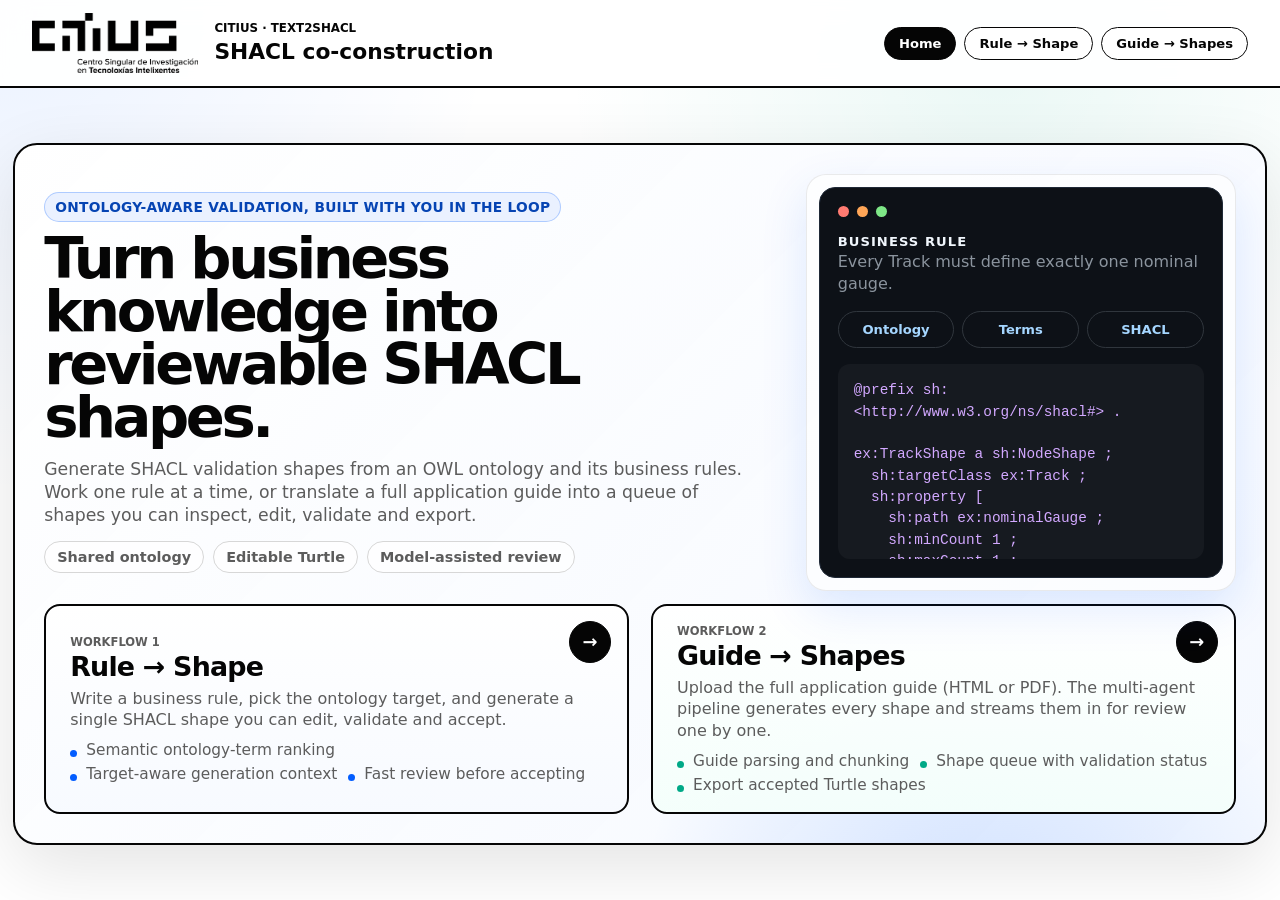
==== commit 40a37813: "refactor: some changes in frontend and fixed inference model names bug" ====
--- a/demo/index.html
+++ b/demo/index.html
@@ -4,9 +4,9 @@
     <meta charset="utf-8">
     <meta name="viewport" content="width=device-width, initial-scale=1">
     <title>text2shacl — SHACL co-construction</title>
-    <link rel="stylesheet" href="styles.css?v=19">
+    <link rel="stylesheet" href="styles.css?v=27">
   </head>
-  <body>
+  <body class="landing-page">
     <header class="topbar">
       <div class="brand">
         <a class="brand-logo-link" href="index.html" aria-label="CITIUS home">
@@ -94,6 +94,6 @@
       </section>
     </main>
 
-    <script src="common.js?v=12"></script>
+    <script src="common.js?v=18"></script>
   </body>
 </html>
--- a/demo/styles.css
+++ b/demo/styles.css
@@ -523,6 +523,16 @@
   align-items: center;
 }
 .custom-model-row .secondary-button { min-height: 42px; }
+.session-actions {
+  display: grid;
+  grid-template-columns: 1fr 1fr;
+  gap: 8px;
+  margin-top: 12px;
+}
+.session-actions .secondary-button {
+  min-height: 36px;
+  padding: 0 10px;
+}
 .microcopy.ok { color: var(--ok); }
 .microcopy.error { color: var(--err); }
 
@@ -584,9 +594,29 @@
 
 .code-editor { min-height: 300px; margin-top: 12px; padding: 16px; resize: vertical; background: var(--code-bg); color: var(--code-ink); font-family: "SFMono-Regular", Consolas, "Liberation Mono", monospace; font-size: 0.86rem; line-height: 1.55; }
 
-.validation-panel { margin-top: 12px; border-radius: 8px; padding: 12px; background: var(--surface-soft); color: var(--muted); line-height: 1.45; overflow-wrap: anywhere; }
+.validation-panel { margin-top: 12px; border-radius: 8px; padding: 12px; background: var(--surface-soft); color: var(--muted); line-height: 1.45; overflow-wrap: anywhere; white-space: pre-wrap; }
 .validation-panel.ok { background: var(--ok-soft); color: var(--ok); border: 1px solid var(--ok); }
 .validation-panel.error { background: var(--err-soft); color: var(--err); border: 1px solid var(--err); }
+.validation-panel.backend {
+  background: #fff8e6;
+  color: #7a4b00;
+  border: 1px solid #d99500;
+}
+.validation-panel.backend.error {
+  background: #fff1d6;
+  color: #6f3900;
+  border-color: #c77800;
+}
+.validation-panel.shape-error {
+  background: var(--err-soft);
+  color: var(--err);
+  border: 1px solid var(--err);
+}
+.validation-panel.prefix-error {
+  background: #eef4ff;
+  color: #16427a;
+  border: 1px solid #4b82d8;
+}
 
 .accepted-item { background: var(--surface-soft); border-radius: 8px; padding: 10px; display: flex; justify-content: space-between; gap: 12px; align-items: center; }
 .accepted-item code { overflow-wrap: anywhere; font-size: 0.82rem; }
@@ -745,3 +775,401 @@
 .log-warn  { color: #ffa657; }
 .log-info  { color: #7ee787; }
 .log-debug { color: #8b949e; }
+
+/* ─────────────── Viewport-fitted layouts ─────────────── */
+html { height: 100%; }
+
+body.landing-page {
+  height: 100dvh;
+  overflow: hidden;
+}
+
+body.landing-page .topbar,
+body.app-page .topbar {
+  height: 88px;
+  min-height: 0;
+}
+
+body.landing-page .landing {
+  height: calc(100dvh - 88px);
+  min-height: 0;
+}
+
+body.landing-page .hero {
+  height: min(100%, 1120px);
+  min-height: 0;
+}
+
+@media (min-width: 1061px) {
+  body.app-page {
+    height: 100dvh;
+    overflow: hidden;
+  }
+
+  body.app-page .workspace {
+    height: calc(100dvh - 88px);
+    min-height: 0;
+    overflow: hidden;
+  }
+
+  body.app-page .rail,
+  body.app-page .canvas,
+  body.app-page .focus-layout,
+  body.app-page .evidence-column,
+  body.app-page .editor-column,
+  body.app-page .section-block {
+    min-height: 0;
+  }
+
+  body.app-page .rail {
+    display: flex;
+    flex-direction: column;
+    overflow: hidden;
+    padding: 14px 16px;
+  }
+
+  body.app-page .inline-panel {
+    min-height: 0;
+    margin-top: 14px;
+    padding-top: 12px;
+  }
+
+  body.app-page .canvas {
+    height: 100%;
+    overflow: hidden;
+    padding: 14px;
+  }
+
+  body.app-page .focus-layout {
+    height: 100%;
+    align-items: stretch;
+    gap: 14px;
+  }
+
+  body.app-page .evidence-column,
+  body.app-page .editor-column {
+    display: grid;
+    gap: 12px;
+    overflow: hidden;
+  }
+
+  body.rule-page .evidence-column {
+    grid-template-rows: minmax(230px, 1fr) minmax(150px, 0.58fr) minmax(398px, 0.86fr);
+  }
+
+  body.rule-page .editor-column {
+    grid-template-rows: minmax(170px, 0.42fr) minmax(252px, 0.68fr) minmax(0, 1.4fr) minmax(78px, auto);
+  }
+
+  body.guide-page .evidence-column {
+    grid-template-rows: minmax(170px, auto) minmax(88px, auto) minmax(0, 1fr);
+  }
+
+  body.guide-page .editor-column {
+    grid-template-rows: minmax(0, 0.88fr) minmax(0, 1.3fr) minmax(94px, auto);
+  }
+
+  body.app-page .section-block {
+    display: flex;
+    flex-direction: column;
+    overflow: hidden;
+    margin-bottom: 0;
+    padding: 12px;
+  }
+
+  body.app-page .field-label {
+    margin: 9px 0 5px;
+    font-size: 0.68rem;
+  }
+
+  body.app-page .input {
+    height: 34px;
+    padding: 0 10px;
+    font-size: 0.84rem;
+  }
+
+  body.app-page .file-drop {
+    min-height: 54px;
+    padding: 9px;
+  }
+
+  body.app-page .microcopy {
+    margin-top: 5px;
+    font-size: 0.76rem;
+    line-height: 1.28;
+  }
+
+  body.app-page .switcher {
+    margin-top: 10px;
+  }
+
+  body.app-page .switch-button,
+  body.app-page .primary-button,
+  body.app-page .secondary-button,
+  body.app-page .text-button,
+  body.app-page .icon-button {
+    min-height: 32px;
+    padding: 0 10px;
+    font-size: 0.8rem;
+  }
+
+  body.app-page .session-actions {
+    margin-top: 8px;
+    gap: 6px;
+  }
+
+  body.app-page .custom-model-row {
+    grid-template-columns: minmax(78px, 0.66fr) minmax(0, 1fr) auto;
+    gap: 6px;
+  }
+
+  body.app-page .textarea {
+    min-height: 0;
+    resize: none;
+    padding: 9px;
+    font-size: 0.84rem;
+    line-height: 1.32;
+  }
+
+  body.app-page .textarea.compact { height: 54px; }
+  body.app-page .textarea.large { height: 88px; }
+
+  body.rule-page .generation-context-block .textarea,
+  body.rule-page .business-rule-block .textarea,
+  body.rule-page .selected-target-block .textarea {
+    flex: 1 1 auto;
+    height: auto;
+  }
+
+  body.rule-page .generation-context-block .textarea {
+    min-height: 76px;
+  }
+
+  body.rule-page .business-rule-block .textarea {
+    min-height: 88px;
+  }
+
+  body.rule-page .selected-target-block .textarea {
+    flex: 0 0 54px;
+    min-height: 54px;
+    max-height: none;
+  }
+
+  body.rule-page .ontology-search-block .section-title {
+    align-items: stretch;
+  }
+
+  body.rule-page .entity-filter-switch {
+    flex: 0 0 min(310px, 42%);
+    grid-template-columns: 0.7fr 1fr 1.22fr;
+    margin-top: 0;
+    max-width: none;
+    min-width: 260px;
+  }
+
+  body.rule-page .ontology-search-block {
+    min-height: 0;
+  }
+
+  body.rule-page .ontology-search-block .entity-list {
+    flex: 0 0 auto;
+    gap: 7px;
+    height: clamp(294px, 29vh, 310px);
+    max-height: clamp(294px, 29vh, 310px) !important;
+    overflow-y: auto;
+  }
+
+  body.app-page .code-wrap {
+    flex: 1 1 auto;
+    min-height: 0;
+    margin-top: 8px;
+  }
+
+  body.app-page .code-highlight,
+  body.app-page .code-wrap .code-editor {
+    min-height: 0 !important;
+    height: 100%;
+    padding: 10px;
+    font-size: 0.82rem;
+    line-height: 1.42;
+  }
+
+  body.app-page .metadata-grid {
+    margin: 10px 0 8px;
+    gap: 7px;
+  }
+
+  body.app-page .metadata-grid div {
+    padding: 8px;
+  }
+
+  body.app-page dt { font-size: 0.62rem; }
+  body.app-page dd { font-size: 0.78rem; }
+
+  body.app-page .ontology-search-row {
+    margin-top: 8px;
+    gap: 6px;
+  }
+
+  body.app-page .entity-list,
+  body.app-page .queue-list,
+  body.app-page .accepted-list {
+    flex: 1 1 auto;
+    min-height: 0;
+    max-height: none !important;
+    overflow: auto;
+  }
+
+  body.app-page .entity-list,
+  body.app-page .queue-list {
+    margin-top: 8px;
+  }
+
+  body.app-page .entity-card,
+  body.app-page .queue-card {
+    padding: 8px 10px;
+  }
+
+  body.app-page .entity-card {
+    min-height: 42px;
+    line-height: 1.22;
+  }
+
+  body.rule-page .ontology-search-block .entity-card {
+    min-height: 54px;
+    padding: 10px 12px;
+    overflow: visible;
+  }
+
+  body.app-page .entity-card strong {
+    line-height: 1.18;
+  }
+
+  body.app-page .entity-card span,
+  body.app-page .entity-card .entity-reason {
+    line-height: 1.24;
+  }
+
+  body.rule-page .ontology-search-block .entity-card span {
+    margin-top: 3px;
+    white-space: normal;
+  }
+
+  body.app-page .entity-card.ranked {
+    padding-left: 46px;
+  }
+
+  body.app-page .score {
+    left: 9px;
+    top: 9px;
+    width: 28px;
+    height: 28px;
+  }
+
+  body.app-page .editor-actions {
+    margin-top: 8px;
+  }
+
+  body.app-page .validation-panel {
+    margin-top: 8px;
+    padding: 9px;
+    max-height: 76px;
+    overflow: auto;
+    font-size: 0.8rem;
+    line-height: 1.32;
+  }
+
+  body.app-page .accepted-item {
+    padding: 7px 8px;
+  }
+
+  body.app-page .full-width {
+    margin-top: 9px;
+  }
+}
+
+@media (min-width: 1061px) and (max-height: 880px) {
+  body.app-page .topbar,
+  body.landing-page .topbar {
+    height: 74px;
+    padding: 8px 24px;
+  }
+
+  body.app-page .brand-logo,
+  body.landing-page .brand-logo {
+    width: clamp(108px, 10vw, 142px);
+  }
+
+  body.app-page .workspace {
+    height: calc(100dvh - 74px);
+  }
+
+  body.landing-page .landing {
+    height: calc(100dvh - 74px);
+  }
+
+  body.app-page .rail,
+  body.app-page .canvas {
+    padding: 10px 12px;
+  }
+
+  body.app-page .focus-layout,
+  body.app-page .evidence-column,
+  body.app-page .editor-column {
+    gap: 9px;
+  }
+
+  body.app-page .section-block {
+    padding: 9px;
+  }
+
+  body.app-page .field-label {
+    margin: 7px 0 4px;
+  }
+
+  body.app-page .textarea.compact { height: 44px; }
+  body.app-page .textarea.large { height: 68px; }
+
+  body.app-page .code-highlight,
+  body.app-page .code-wrap .code-editor {
+    padding: 8px;
+    font-size: 0.76rem;
+    line-height: 1.34;
+  }
+
+  body.rule-page .editor-column {
+    grid-template-rows: minmax(135px, 0.34fr) minmax(242px, 0.68fr) minmax(0, 1.48fr) minmax(68px, auto);
+  }
+
+  body.rule-page .evidence-column {
+    grid-template-rows: minmax(180px, 0.86fr) minmax(120px, 0.48fr) minmax(380px, 0.8fr);
+  }
+
+  body.rule-page .entity-filter-switch {
+    flex-basis: min(300px, 46%);
+    min-width: 250px;
+  }
+
+  body.rule-page .ontology-search-block .entity-list {
+    height: clamp(286px, 28vh, 300px);
+    max-height: clamp(286px, 28vh, 300px) !important;
+  }
+}
+
+@media (max-width: 960px) {
+  body.landing-page {
+    height: auto;
+    min-height: 100vh;
+    overflow-y: auto;
+  }
+
+  body.landing-page .topbar {
+    height: auto;
+    min-height: 88px;
+  }
+
+  body.landing-page .landing,
+  body.landing-page .hero {
+    height: auto;
+  }
+}
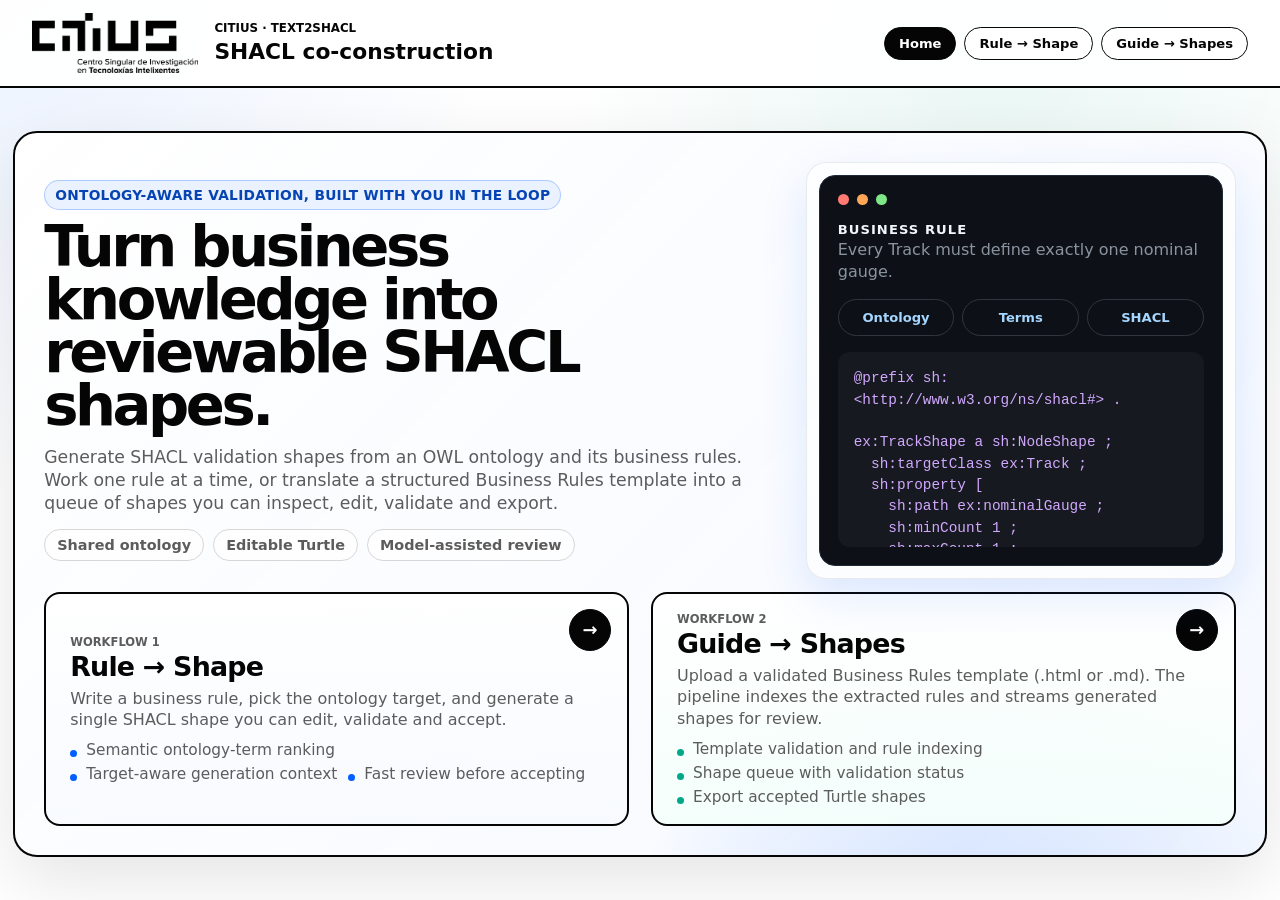
==== commit 24ede9cb: "feat: ui of guide->shapes implemented and started some refactoring in the properties loop" ====
--- a/demo/index.html
+++ b/demo/index.html
@@ -4,7 +4,7 @@
     <meta charset="utf-8">
     <meta name="viewport" content="width=device-width, initial-scale=1">
     <title>text2shacl — SHACL co-construction</title>
-    <link rel="stylesheet" href="styles.css?v=27">
+    <link rel="stylesheet" href="styles.css?v=60">
   </head>
   <body class="landing-page">
     <header class="topbar">
@@ -32,7 +32,7 @@
             <h2 class="hero-title">Turn business knowledge into reviewable SHACL shapes.</h2>
             <p class="lead">
               Generate SHACL validation shapes from an OWL ontology and its business rules.
-              Work one rule at a time, or translate a full application guide into a queue of
+              Work one rule at a time, or translate a structured Business Rules template into a queue of
               shapes you can inspect, edit, validate and export.
             </p>
             <div class="hero-stats" aria-label="Shared workflow capabilities">
@@ -82,10 +82,10 @@
             <span class="card-arrow" aria-hidden="true">→</span>
             <p class="step">Workflow 2</p>
             <h2>Guide → Shapes</h2>
-            <p>Upload the full application guide (HTML or PDF). The multi-agent pipeline
-               generates every shape and streams them in for review one by one.</p>
+            <p>Upload a validated Business Rules template (.html or .md). The pipeline
+               indexes the extracted rules and streams generated shapes for review.</p>
             <ul class="card-list">
-              <li>Guide parsing and chunking</li>
+              <li>Template validation and rule indexing</li>
               <li>Shape queue with validation status</li>
               <li>Export accepted Turtle shapes</li>
             </ul>
@@ -94,6 +94,6 @@
       </section>
     </main>
 
-    <script src="common.js?v=18"></script>
+    <script src="common.js?v=27"></script>
   </body>
 </html>
--- a/demo/styles.css
+++ b/demo/styles.css
@@ -533,6 +533,134 @@
   min-height: 36px;
   padding: 0 10px;
 }
+.template-help {
+  margin-top: 10px;
+  padding: 10px 12px;
+  border: 1px solid var(--line);
+  border-radius: 10px;
+  background: var(--surface-soft);
+}
+.template-help p {
+  margin: 0;
+  color: var(--muted);
+  font-size: 0.82rem;
+  line-height: 1.35;
+}
+.template-help code {
+  color: var(--ink);
+  font-size: 0.78rem;
+  font-weight: 850;
+}
+.template-links {
+  display: flex;
+  flex-wrap: wrap;
+  align-items: center;
+  gap: 8px;
+  margin-top: 10px;
+}
+.template-links span {
+  color: var(--ink);
+  font-size: 0.78rem;
+  font-weight: 900;
+}
+.template-links a {
+  border: 1px solid var(--line);
+  border-radius: 999px;
+  padding: 6px 10px;
+  background: var(--surface-soft);
+  color: var(--muted);
+  font-size: 0.78rem;
+  font-weight: 800;
+  text-decoration: none;
+}
+.template-links a:hover {
+  border-color: var(--ink);
+  color: var(--ink);
+}
+.profile-file-list {
+  display: grid;
+  gap: 6px;
+  min-height: 0;
+  margin-top: 8px;
+  overflow: auto;
+}
+.profile-file-item {
+  display: grid;
+  grid-template-columns: minmax(0, 1fr) auto auto;
+  align-items: center;
+  gap: 6px;
+  width: 100%;
+  min-height: 30px;
+  padding: 4px 5px 4px 9px;
+  border: 1px solid var(--line);
+  border-radius: 8px;
+  background: var(--surface-soft);
+  font-size: 0.78rem;
+}
+.profile-file-item code {
+  min-width: 0;
+  overflow: hidden;
+  text-overflow: ellipsis;
+  white-space: nowrap;
+}
+.profile-file-item span {
+  color: var(--muted);
+  white-space: nowrap;
+}
+.profile-file-remove {
+  display: grid;
+  place-items: center;
+  width: 22px;
+  height: 22px;
+  min-width: 22px;
+  min-height: 22px;
+  border: 1px solid var(--line);
+  border-radius: 999px;
+  background: var(--surface);
+  color: var(--muted);
+  font-size: 1rem;
+  font-weight: 900;
+  line-height: 1;
+  padding: 0;
+}
+.profile-file-remove:hover {
+  border-color: var(--err);
+  color: var(--err);
+  background: var(--err-soft);
+}
+.guide-progress {
+  flex: 0 0 auto;
+  margin-top: 10px;
+  padding: 8px 10px;
+  border: 1px solid var(--line);
+  border-radius: 8px;
+  background: var(--surface-soft);
+}
+.generation-controls {
+  display: flex;
+  justify-content: flex-end;
+  margin-top: 10px;
+}
+.generation-controls .secondary-button {
+  min-height: 30px;
+  padding: 0 10px;
+  font-size: 0.76rem;
+}
+.danger-button {
+  border-color: var(--err);
+  color: var(--err);
+}
+.danger-button:not(:disabled):hover {
+  background: var(--err-soft);
+}
+.compact-title {
+  min-height: auto;
+  margin-bottom: 7px;
+}
+.compact-title h3 {
+  margin: 0;
+  font-size: 0.82rem;
+}
 .microcopy.ok { color: var(--ok); }
 .microcopy.error { color: var(--err); }
 
@@ -618,28 +746,53 @@
   border: 1px solid #4b82d8;
 }
 
-.accepted-item { background: var(--surface-soft); border-radius: 8px; padding: 10px; display: flex; justify-content: space-between; gap: 12px; align-items: center; }
+.accepted-item { min-height: 42px; background: var(--surface-soft); border-radius: 8px; padding: 10px; display: flex; justify-content: space-between; gap: 12px; align-items: center; }
 .accepted-item code { overflow-wrap: anywhere; font-size: 0.82rem; }
 
 /* Progress + queue (Mode B) */
 .progress-track { width: 100%; height: 14px; margin-top: 8px; border: 1px solid var(--ink); border-radius: 999px; background: var(--surface-soft); overflow: hidden; }
 .progress-fill { height: 100%; width: 0%; background: var(--ink); transition: width 0.25s ease; }
 
-.queue-list { display: grid; gap: 8px; margin-top: 12px; max-height: 380px; overflow-y: auto; padding-right: 4px; }
-.queue-card { width: 100%; text-align: left; border: 1px solid var(--line); border-left: 4px solid var(--line); background: var(--surface); border-radius: 8px; padding: 10px 12px; color: var(--ink); overflow: hidden; display: grid; gap: 3px; }
+.queue-list {
+  --queue-card-height: 56px;
+  display: grid;
+  grid-auto-rows: var(--queue-card-height);
+  align-content: start;
+  gap: 8px;
+  margin-top: 12px;
+  max-height: calc((var(--queue-card-height) * 5) + (8px * 4) + 8px);
+  overflow-y: auto;
+  padding: 0 4px 8px 0;
+  scroll-padding-bottom: 8px;
+}
+.queue-card { width: 100%; height: var(--queue-card-height); min-height: var(--queue-card-height); max-height: var(--queue-card-height); text-align: left; border: 1px solid var(--line); border-left: 4px solid var(--line); background: var(--surface); border-radius: 8px; padding: 8px 12px; color: var(--ink); overflow: hidden; display: grid; grid-template-columns: minmax(0, 1fr) auto; gap: 4px 10px; align-items: center; }
 .queue-card:hover { border-color: var(--ink); }
 .queue-card.active { border-color: var(--ink); box-shadow: inset 0 0 0 1px var(--ink); }
 .queue-card.valid { border-left-color: var(--ok); }
 .queue-card.invalid { border-left-color: var(--err); }
 .queue-card.skipped { border-left-color: #9a9a9a; }
 .queue-card.accepted { background: var(--surface-soft); }
-.queue-card strong { font-size: 0.88rem; overflow-wrap: anywhere; }
-.queue-card .qmeta { display: flex; gap: 8px; align-items: center; font-size: 0.72rem; color: var(--muted); text-transform: uppercase; font-weight: 800; }
+.queue-card strong { min-width: 0; font-size: 0.88rem; overflow: hidden; text-overflow: ellipsis; white-space: nowrap; }
+.queue-card .qmeta { min-width: 0; display: flex; gap: 8px; align-items: center; font-size: 0.72rem; color: var(--muted); text-transform: uppercase; font-weight: 800; overflow: hidden; white-space: nowrap; }
+.queue-card .qmeta span:last-child { min-width: 0; overflow: hidden; text-overflow: ellipsis; white-space: nowrap; }
+.queue-edit { grid-row: 1 / span 2; grid-column: 2; min-height: 30px; padding: 0 12px; }
 .qbadge { border-radius: 999px; padding: 2px 8px; font-weight: 900; font-size: 0.66rem; }
 .qbadge.valid { background: var(--ok-soft); color: var(--ok); }
 .qbadge.invalid { background: var(--err-soft); color: var(--err); }
 .qbadge.skipped { background: #eee; color: var(--muted); }
 .qbadge.accepted { background: var(--ink); color: var(--surface); }
+.section-actions {
+  display: flex;
+  align-items: center;
+  justify-content: flex-end;
+  gap: 8px;
+  min-width: 0;
+}
+.accept-all-button {
+  min-height: 30px;
+  padding: 0 10px;
+  font-size: 0.76rem;
+}
 
 @media (max-width: 1060px) { .workspace, .focus-layout { grid-template-columns: 1fr; } .rail { border-right: 0; border-bottom: 2px solid var(--ink); } }
 @media (max-width: 720px) {
@@ -829,9 +982,17 @@
   }
 
   body.app-page .inline-panel {
+    flex: 1 1 auto;
+    display: flex;
+    flex-direction: column;
     min-height: 0;
     margin-top: 14px;
     padding-top: 12px;
+  }
+
+  body.app-page .rail #model-config-status {
+    margin-top: auto;
+    padding-top: 8px;
   }
 
   body.app-page .canvas {
@@ -853,20 +1014,25 @@
     overflow: hidden;
   }
 
+  body.rule-page,
+  body.guide-page {
+    --rule-context-textarea-height: clamp(70px, 5.8vh, 84px);
+    --rule-business-textarea-height: clamp(210px, 17.4vh, 252px);
+    --matched-generation-block-height: clamp(226px, 21vh, 256px);
+    --matched-shape-profile-block-height: clamp(126px, 12vh, 150px);
+  }
+
+  body.rule-page .editor-column,
+  body.guide-page .editor-column {
+    grid-template-rows: minmax(170px, 0.42fr) minmax(252px, 0.68fr) minmax(0, 1.4fr) minmax(78px, auto);
+  }
+
+  body.guide-page .evidence-column {
+    grid-template-rows: var(--matched-generation-block-height) var(--matched-shape-profile-block-height) auto minmax(0, 1fr);
+  }
+
   body.rule-page .evidence-column {
-    grid-template-rows: minmax(230px, 1fr) minmax(150px, 0.58fr) minmax(398px, 0.86fr);
-  }
-
-  body.rule-page .editor-column {
-    grid-template-rows: minmax(170px, 0.42fr) minmax(252px, 0.68fr) minmax(0, 1.4fr) minmax(78px, auto);
-  }
-
-  body.guide-page .evidence-column {
-    grid-template-rows: minmax(170px, auto) minmax(88px, auto) minmax(0, 1fr);
-  }
-
-  body.guide-page .editor-column {
-    grid-template-rows: minmax(0, 0.88fr) minmax(0, 1.3fr) minmax(94px, auto);
+    grid-template-rows: var(--matched-generation-block-height) var(--matched-shape-profile-block-height) auto auto;
   }
 
   body.app-page .section-block {
@@ -913,14 +1079,28 @@
     font-size: 0.8rem;
   }
 
+  body.app-page .generation-controls .secondary-button {
+    width: auto;
+    height: 28px;
+    min-height: 28px;
+    max-height: 28px;
+    padding: 0 9px;
+    font-size: 0.72rem;
+  }
+
   body.app-page .session-actions {
     margin-top: 8px;
     gap: 6px;
   }
 
   body.app-page .custom-model-row {
-    grid-template-columns: minmax(78px, 0.66fr) minmax(0, 1fr) auto;
-    gap: 6px;
+    grid-template-columns: minmax(0, 1fr) minmax(0, 1fr);
+    gap: 7px;
+  }
+
+  body.app-page .custom-model-row .secondary-button {
+    grid-column: 1 / -1;
+    width: 100%;
   }
 
   body.app-page .textarea {
@@ -935,18 +1115,160 @@
   body.app-page .textarea.large { height: 88px; }
 
   body.rule-page .generation-context-block .textarea,
+  body.guide-page .generation-context-block .textarea,
   body.rule-page .business-rule-block .textarea,
   body.rule-page .selected-target-block .textarea {
     flex: 1 1 auto;
     height: auto;
   }
 
-  body.rule-page .generation-context-block .textarea {
-    min-height: 76px;
+  body.rule-page .generation-context-block .textarea,
+  body.guide-page .generation-context-block .textarea {
+    flex: 0 0 var(--rule-context-textarea-height);
+    height: var(--rule-context-textarea-height);
+    min-height: var(--rule-context-textarea-height);
+    max-height: var(--rule-context-textarea-height);
   }
 
   body.rule-page .business-rule-block .textarea {
-    min-height: 88px;
+    flex: 0 0 var(--rule-business-textarea-height);
+    height: var(--rule-business-textarea-height);
+    min-height: var(--rule-business-textarea-height);
+    max-height: var(--rule-business-textarea-height);
+  }
+
+  body.rule-page .generation-context-block,
+  body.guide-page .generation-context-block {
+    height: var(--matched-generation-block-height);
+    min-height: var(--matched-generation-block-height);
+    max-height: var(--matched-generation-block-height);
+  }
+
+  body.rule-page .shape-profile-block,
+  body.guide-page .shape-profile-block {
+    height: var(--matched-shape-profile-block-height);
+    min-height: var(--matched-shape-profile-block-height);
+    max-height: var(--matched-shape-profile-block-height);
+  }
+
+  body.guide-page .current-business-rule-block .textarea {
+    flex: 1 1 auto;
+    height: auto;
+    min-height: 0;
+    resize: none;
+  }
+
+  body.guide-page .generated-shapes-block .queue-list {
+    flex: 1 1 auto;
+    min-height: 0;
+    max-height: calc((var(--queue-card-height) * 5) + (8px * 4) + 8px);
+  }
+
+  body.rule-page .shape-profile-block .microcopy,
+  body.guide-page .shape-profile-block .microcopy {
+    flex: 0 0 auto;
+    margin: 4px 0 0;
+  }
+
+  body.rule-page .shape-profile-block .profile-file-drop,
+  body.guide-page .shape-profile-block .profile-file-drop {
+    flex: 0 0 42px;
+    min-height: 42px;
+    margin-top: 7px;
+    padding: 6px 10px;
+    display: flex;
+    flex-direction: row;
+    gap: 8px;
+  }
+
+  body.rule-page .shape-profile-block .profile-file-drop span,
+  body.rule-page .shape-profile-block .profile-file-drop small,
+  body.guide-page .shape-profile-block .profile-file-drop span,
+  body.guide-page .shape-profile-block .profile-file-drop small {
+    white-space: nowrap;
+  }
+
+  body.rule-page .shape-profile-block .profile-file-drop span,
+  body.guide-page .shape-profile-block .profile-file-drop span {
+    color: var(--muted);
+    font-size: 0.82rem;
+    font-weight: 750;
+  }
+
+  body.rule-page .shape-profile-block .profile-file-drop small,
+  body.guide-page .shape-profile-block .profile-file-drop small {
+    color: var(--muted);
+    font-size: 0.72rem;
+    font-weight: 600;
+  }
+
+  body.rule-page .profile-file-list,
+  body.guide-page .profile-file-list {
+    display: grid;
+    flex: 1 1 auto;
+    gap: 6px;
+    min-height: 0;
+    margin-top: 7px;
+    overflow: auto;
+  }
+
+  body.rule-page .profile-file-list .microcopy,
+  body.guide-page .profile-file-list .microcopy {
+    margin: 0;
+  }
+
+  body.rule-page .profile-file-item,
+  body.guide-page .profile-file-item {
+    display: grid;
+    grid-template-columns: minmax(0, 1fr) auto auto;
+    align-items: center;
+    gap: 6px;
+    width: 100%;
+    max-width: 100%;
+    min-height: 28px;
+    padding: 3px 5px 3px 8px;
+    border: 1px solid var(--line);
+    border-radius: 8px;
+    background: var(--surface-soft);
+    font-size: 0.76rem;
+  }
+
+  body.rule-page .profile-file-item code,
+  body.guide-page .profile-file-item code {
+    overflow: hidden;
+    text-overflow: ellipsis;
+    white-space: nowrap;
+  }
+
+  body.rule-page .profile-file-item span,
+  body.guide-page .profile-file-item span {
+    color: var(--muted);
+    flex: 0 0 auto;
+  }
+
+  body.rule-page .profile-file-remove,
+  body.guide-page .profile-file-remove {
+    display: grid;
+    place-items: center;
+    width: 22px;
+    height: 22px;
+    min-width: 22px;
+    min-height: 22px;
+    border: 1px solid var(--line);
+    border-radius: 999px;
+    background: var(--surface);
+    color: var(--muted);
+    font-size: 1rem;
+    font-weight: 900;
+    line-height: 1;
+    padding: 0;
+  }
+
+  body.rule-page .profile-file-remove:hover,
+  body.guide-page .profile-file-remove:hover {
+    border-color: var(--err);
+    color: var(--err);
+    background: var(--err-soft);
   }
 
   body.rule-page .selected-target-block .textarea {
@@ -974,8 +1296,8 @@
   body.rule-page .ontology-search-block .entity-list {
     flex: 0 0 auto;
     gap: 7px;
-    height: clamp(294px, 29vh, 310px);
-    max-height: clamp(294px, 29vh, 310px) !important;
+    height: clamp(230px, 23vh, 280px);
+    max-height: clamp(230px, 23vh, 280px) !important;
     overflow-y: auto;
   }
 
@@ -1012,11 +1334,17 @@
   }
 
   body.app-page .entity-list,
-  body.app-page .queue-list,
   body.app-page .accepted-list {
     flex: 1 1 auto;
     min-height: 0;
     max-height: none !important;
+    overflow: auto;
+  }
+
+  body.app-page .queue-list {
+    flex: 1 1 auto;
+    min-height: 0;
+    max-height: calc((var(--queue-card-height) * 5) + (8px * 4) + 8px) !important;
     overflow: auto;
   }
 
@@ -1081,6 +1409,14 @@
 
   body.app-page .accepted-item {
     padding: 7px 8px;
+    min-height: 40px;
+  }
+
+  body.app-page .accepted-list {
+    flex: 0 0 auto;
+    max-height: calc(40px * 3 + 8px * 2) !important;
+    overflow-y: auto;
+    padding-right: 4px;
   }
 
   body.app-page .full-width {
@@ -1137,12 +1473,25 @@
     line-height: 1.34;
   }
 
-  body.rule-page .editor-column {
+  body.rule-page .editor-column,
+  body.guide-page .editor-column {
     grid-template-rows: minmax(135px, 0.34fr) minmax(242px, 0.68fr) minmax(0, 1.48fr) minmax(68px, auto);
   }
 
   body.rule-page .evidence-column {
-    grid-template-rows: minmax(180px, 0.86fr) minmax(120px, 0.48fr) minmax(380px, 0.8fr);
+    grid-template-rows: var(--matched-generation-block-height) var(--matched-shape-profile-block-height) auto auto;
+  }
+
+  body.guide-page .evidence-column {
+    grid-template-rows: var(--matched-generation-block-height) var(--matched-shape-profile-block-height) auto minmax(0, 1fr);
+  }
+
+  body.rule-page,
+  body.guide-page {
+    --rule-context-textarea-height: 66px;
+    --rule-business-textarea-height: 198px;
+    --matched-generation-block-height: 206px;
+    --matched-shape-profile-block-height: 124px;
   }
 
   body.rule-page .entity-filter-switch {
@@ -1151,8 +1500,184 @@
   }
 
   body.rule-page .ontology-search-block .entity-list {
-    height: clamp(286px, 28vh, 300px);
-    max-height: clamp(286px, 28vh, 300px) !important;
+    height: clamp(190px, 20vh, 230px);
+    max-height: clamp(190px, 20vh, 230px) !important;
+  }
+}
+
+@media (min-width: 1061px) and (min-height: 980px) {
+  body.app-page .rail {
+    padding: 20px 16px 24px;
+  }
+
+  body.app-page .rail .file-drop {
+    min-height: 68px;
+    padding: 12px;
+  }
+
+  body.app-page .rail .session-actions {
+    margin-top: 12px;
+    gap: 8px;
+  }
+
+  body.app-page .rail .session-actions .secondary-button,
+  body.app-page .rail .switch-button,
+  body.app-page .rail .secondary-button,
+  body.app-page .rail .primary-button {
+    min-height: 38px;
+  }
+
+  body.app-page .rail .field-label {
+    margin: 13px 0 7px;
+  }
+
+  body.app-page .rail .input {
+    height: 40px;
+  }
+
+  body.app-page .rail .microcopy {
+    margin-top: 7px;
+    line-height: 1.36;
+  }
+
+  body.app-page .rail .inline-panel {
+    margin-top: 22px;
+    padding-top: 18px;
+  }
+
+  body.app-page .rail .provider-config {
+    margin-top: 16px;
+  }
+
+  body.app-page .rail .switcher {
+    margin-top: 14px;
+  }
+
+  body.app-page .rail .custom-model-row {
+    gap: 8px;
+  }
+
+  body.rule-page .rail {
+    padding-top: 24px;
+    padding-bottom: 30px;
+  }
+
+  body.rule-page .rail .panel-heading {
+    margin-bottom: 8px;
+  }
+
+  body.rule-page .rail .file-drop {
+    min-height: clamp(92px, 8vh, 118px);
+    padding: 18px 14px;
+  }
+
+  body.rule-page .rail .session-actions {
+    margin-top: 18px;
+  }
+
+  body.rule-page .rail .session-actions .secondary-button {
+    min-height: 42px;
+  }
+
+  body.rule-page .rail .inline-panel {
+    margin-top: 34px;
+    padding-top: 26px;
+  }
+
+  body.rule-page .rail .field-label {
+    margin: 17px 0 8px;
+  }
+
+  body.rule-page .rail .input {
+    height: 44px;
+  }
+
+  body.rule-page .rail .switcher {
+    margin-top: 16px;
+  }
+
+  body.rule-page .rail .switch-button,
+  body.rule-page .rail .secondary-button,
+  body.rule-page .rail .primary-button {
+    min-height: 42px;
+  }
+
+  body.rule-page .rail .provider-config {
+    margin-top: 20px;
+  }
+
+  body.rule-page .rail #model-config-status {
+    padding-top: 18px;
+  }
+}
+
+@media (min-width: 1061px) {
+  body.app-page .rail .inline-panel {
+    align-items: stretch;
+  }
+
+  body.app-page .rail .provider-switch,
+  body.app-page .rail .provider-config,
+  body.app-page .rail .provider-config .input,
+  body.app-page .rail .inline-panel > .input,
+  body.app-page .rail .custom-model-row,
+  body.app-page .rail .custom-model-row > .input,
+  body.app-page .rail .custom-model-row > .secondary-button,
+  body.app-page .rail #model-config-status {
+    width: 100% !important;
+    min-width: 0;
+    max-width: none;
+    margin-left: 0;
+    margin-right: 0;
+    justify-self: stretch;
+  }
+
+  body.app-page .rail .provider-switch {
+    min-height: 38px;
+  }
+
+  body.app-page .rail .custom-model-row {
+    grid-template-columns: 1fr !important;
+  }
+
+  body.app-page .rail .custom-model-row .secondary-button {
+    grid-column: auto;
+  }
+}
+
+@media (min-width: 1061px) and (min-height: 980px) {
+  body.app-page .rail .provider-switch,
+  body.app-page .rail .provider-config,
+  body.app-page .rail .inline-panel > .field-label,
+  body.app-page .rail .inline-panel > .input,
+  body.app-page .rail .custom-model-row {
+    width: 100% !important;
+    margin-left: auto;
+    margin-right: auto;
+  }
+
+  body.app-page .rail #model-config-status {
+    width: 100% !important;
+    margin-left: auto;
+    margin-right: auto;
+  }
+
+  body.app-page .rail .provider-config .field-label,
+  body.app-page .rail .provider-config .input {
+    width: 100%;
+    margin-left: 0;
+    margin-right: 0;
+  }
+
+  body.app-page .rail .custom-model-row {
+    grid-template-columns: 1fr !important;
+  }
+
+  body.app-page .rail .custom-model-row .secondary-button {
+    grid-column: auto;
+    justify-self: stretch;
+    width: 100%;
+    min-width: 0;
   }
 }
 
@@ -1173,3 +1698,334 @@
     height: auto;
   }
 }
+
+/* Rigid left rail.
+   Keep this block last: every interactive box keeps the same geometry and
+   provider changes may remove fields, but must never resize controls. */
+@media (min-width: 1061px) {
+  body.app-page .rail {
+    --rail-control-height: clamp(36px, 3.25vh, 42px);
+    --rail-provider-height: clamp(38px, 3.05vh, 42px);
+    --rail-upload-height: clamp(96px, 8.6vh, 132px);
+    --rail-control-width: 100%;
+    --rail-label-height: 13px;
+    --rail-label-size: 0.7rem;
+    --rail-label-top: 8px;
+    --rail-label-bottom: 4px;
+    --rail-control-gap: 7px;
+    --rail-note-height: 58px;
+    --rail-custom-padding: 8px;
+    --rail-ontology-gap: 4px;
+    --rail-ontology-note-height: 22px;
+    --rail-section-gap: clamp(24px, 2.8vh, 40px);
+    overflow-x: hidden;
+    overflow-y: scroll;
+    scrollbar-gutter: stable;
+  }
+
+  body.app-page .rail *,
+  body.app-page .rail *::before,
+  body.app-page .rail *::after {
+    box-sizing: border-box;
+  }
+
+  body.app-page .rail .panel-heading {
+    flex: 0 0 var(--rail-control-height);
+    min-height: var(--rail-control-height);
+    margin: 0 0 var(--rail-control-gap);
+  }
+
+  body.app-page .rail .icon-button {
+    width: var(--rail-control-height) !important;
+    height: var(--rail-control-height) !important;
+    min-width: var(--rail-control-height) !important;
+    min-height: var(--rail-control-height) !important;
+    padding: 0 !important;
+  }
+
+  body.app-page .rail .field-label {
+    display: block;
+    flex: 0 0 auto;
+    width: var(--rail-control-width) !important;
+    height: var(--rail-label-height) !important;
+    margin: var(--rail-label-top) 0 var(--rail-label-bottom) !important;
+    font-size: var(--rail-label-size) !important;
+    line-height: var(--rail-label-height) !important;
+    overflow: hidden;
+    white-space: nowrap;
+  }
+
+  body.app-page .rail .input,
+  body.app-page .rail .secondary-button,
+  body.app-page .rail .primary-button,
+  body.app-page .rail .switcher {
+    box-sizing: border-box !important;
+    flex: 0 0 auto;
+    width: var(--rail-control-width) !important;
+    min-width: 0 !important;
+    max-width: var(--rail-control-width) !important;
+    height: var(--rail-control-height) !important;
+    min-height: var(--rail-control-height) !important;
+    max-height: var(--rail-control-height) !important;
+    margin-left: 0 !important;
+    margin-right: 0 !important;
+    font-size: 0.9rem !important;
+  }
+
+  body.app-page .rail .input {
+    padding: 0 10px !important;
+  }
+
+  body.app-page .rail .file-drop {
+    display: flex !important;
+    box-sizing: border-box !important;
+    flex: 0 0 auto;
+    flex-direction: column;
+    align-items: center;
+    justify-content: center;
+    gap: 6px;
+    width: var(--rail-control-width) !important;
+    min-width: 0 !important;
+    max-width: var(--rail-control-width) !important;
+    height: var(--rail-upload-height) !important;
+    min-height: var(--rail-upload-height) !important;
+    max-height: var(--rail-upload-height) !important;
+    margin: 0 !important;
+    padding: 10px !important;
+    border-style: dashed;
+  }
+
+  body.app-page .rail .file-drop span,
+  body.app-page .rail .file-drop small {
+    line-height: 1;
+    white-space: nowrap;
+  }
+
+  body.app-page .rail .file-drop span {
+    font-size: 0.98rem;
+  }
+
+  body.app-page .rail .file-drop small {
+    font-size: 0.78rem;
+  }
+
+  body.app-page .rail > #ontology-summary,
+  body.app-page .rail > .session-actions + .microcopy {
+    flex-basis: var(--rail-ontology-note-height);
+    height: var(--rail-ontology-note-height) !important;
+    min-height: var(--rail-ontology-note-height) !important;
+    max-height: var(--rail-ontology-note-height) !important;
+    margin-top: var(--rail-ontology-gap) !important;
+    line-height: 1.2 !important;
+  }
+
+  body.app-page .rail > #ontology-summary {
+    --rail-ontology-summary-height: calc(var(--rail-ontology-note-height) + 12px);
+    flex-basis: var(--rail-ontology-summary-height);
+    height: var(--rail-ontology-summary-height) !important;
+    min-height: var(--rail-ontology-summary-height) !important;
+    max-height: var(--rail-ontology-summary-height) !important;
+    overflow: visible;
+  }
+
+  body.app-page .rail > label[for="base-namespace"] {
+    margin-top: var(--rail-ontology-gap) !important;
+  }
+
+  body.app-page .rail .microcopy {
+    flex: 0 0 var(--rail-note-height);
+    width: var(--rail-control-width) !important;
+    height: var(--rail-note-height) !important;
+    max-height: var(--rail-note-height) !important;
+    margin: var(--rail-control-gap) 0 0 !important;
+    font-size: 0.76rem !important;
+    line-height: 1.32 !important;
+    overflow: hidden;
+  }
+
+  body.app-page .rail .session-actions {
+    display: grid !important;
+    grid-template-columns: repeat(2, minmax(0, 1fr)) !important;
+    gap: var(--rail-control-gap) !important;
+    width: var(--rail-control-width) !important;
+    height: var(--rail-control-height) !important;
+    margin: var(--rail-control-gap) 0 0 !important;
+  }
+
+  body.app-page .rail > .session-actions {
+    margin-top: var(--rail-ontology-gap) !important;
+  }
+
+  body.app-page .rail .switcher {
+    gap: 0 !important;
+    align-items: stretch !important;
+  }
+
+  body.app-page .rail .switch-button {
+    display: grid !important;
+    place-items: center !important;
+    box-sizing: border-box !important;
+    width: 100% !important;
+    height: var(--rail-control-height) !important;
+    min-width: 0 !important;
+    min-height: var(--rail-control-height) !important;
+    max-height: var(--rail-control-height) !important;
+    padding: 0 !important;
+    border-top: 0 !important;
+    border-bottom: 0 !important;
+    border-left: 0 !important;
+    border-right: 1px solid var(--ink) !important;
+    border-radius: 0 !important;
+    line-height: 1 !important;
+    transform: none !important;
+    box-shadow: none !important;
+  }
+
+  body.app-page .rail .switch-button:last-child {
+    border-right: 0 !important;
+  }
+
+  body.app-page .rail .switch-button.active {
+    background: var(--ink) !important;
+    color: var(--surface) !important;
+    transform: none !important;
+    box-shadow: none !important;
+  }
+
+  body.app-page .rail .switch-button:not(.active) {
+    background: var(--surface) !important;
+    color: var(--ink) !important;
+  }
+
+  body.app-page .rail .inline-panel {
+    flex: 0 0 auto;
+    width: var(--rail-control-width) !important;
+    margin-top: var(--rail-section-gap) !important;
+    padding-top: var(--rail-section-gap) !important;
+  }
+
+  body.app-page .rail .model-panel {
+    display: flex !important;
+    flex-direction: column;
+    align-items: stretch !important;
+  }
+
+  body.app-page .rail .model-panel h2 {
+    flex: 0 0 auto;
+    height: 20px;
+    margin: 0 !important;
+    line-height: 20px;
+  }
+
+  body.app-page .rail .provider-switch {
+    height: var(--rail-provider-height) !important;
+    min-height: var(--rail-provider-height) !important;
+    max-height: var(--rail-provider-height) !important;
+    grid-template-columns: repeat(2, minmax(0, 1fr)) !important;
+  }
+
+  body.app-page .rail .provider-switch .switch-button {
+    height: var(--rail-provider-height) !important;
+    min-height: var(--rail-provider-height) !important;
+    max-height: var(--rail-provider-height) !important;
+    font-size: 0.9rem !important;
+  }
+
+  body.app-page .rail .provider-config-stack {
+    position: static;
+    flex: 0 0 auto;
+    width: var(--rail-control-width) !important;
+    height: auto !important;
+    min-height: 0 !important;
+    max-height: none !important;
+    margin: 0 !important;
+    overflow: visible;
+  }
+
+  body.app-page .rail .provider-config {
+    position: static;
+    display: block !important;
+    width: 100% !important;
+    margin: 0 !important;
+    transition: none !important;
+  }
+
+  body.app-page .rail .provider-config.is-inactive {
+    display: none !important;
+    visibility: visible;
+    opacity: 1;
+    pointer-events: none;
+  }
+
+  body.app-page .rail .provider-config.is-active {
+    display: block !important;
+    visibility: visible;
+    opacity: 1;
+    pointer-events: auto;
+  }
+
+  body.app-page .rail .custom-model-row {
+    display: grid !important;
+    grid-template-columns: 1fr !important;
+    gap: var(--rail-control-gap) !important;
+    width: var(--rail-control-width) !important;
+    min-width: 0 !important;
+    max-width: var(--rail-control-width) !important;
+    height: calc(var(--rail-control-height) * 3 + var(--rail-control-gap) * 2 + var(--rail-custom-padding) * 2) !important;
+    min-height: calc(var(--rail-control-height) * 3 + var(--rail-control-gap) * 2 + var(--rail-custom-padding) * 2) !important;
+    max-height: calc(var(--rail-control-height) * 3 + var(--rail-control-gap) * 2 + var(--rail-custom-padding) * 2) !important;
+    margin: 0 !important;
+    padding: var(--rail-custom-padding) !important;
+    border: 1px solid var(--line);
+    border-radius: 10px;
+    background: var(--surface-soft);
+  }
+
+  body.app-page .rail .custom-model-row > * {
+    width: var(--rail-control-width) !important;
+    min-width: 0 !important;
+    max-width: var(--rail-control-width) !important;
+    height: var(--rail-control-height) !important;
+    min-height: var(--rail-control-height) !important;
+    max-height: var(--rail-control-height) !important;
+    margin: 0 !important;
+  }
+
+  body.app-page .rail .model-panel #model-config-status {
+    flex: 0 0 var(--rail-note-height);
+    box-sizing: border-box !important;
+    width: var(--rail-control-width) !important;
+    height: var(--rail-note-height) !important;
+    min-height: var(--rail-note-height) !important;
+    max-height: var(--rail-note-height) !important;
+    margin: var(--rail-control-gap) 0 0 !important;
+    overflow: hidden;
+  }
+}
+
+@media (min-width: 1061px) and (max-height: 1100px) {
+  body.app-page .rail {
+    --rail-control-height: 35px;
+    --rail-provider-height: 38px;
+    --rail-upload-height: 96px;
+    --rail-label-height: 11px;
+    --rail-label-size: 0.64rem;
+    --rail-label-top: 6px;
+    --rail-label-bottom: 4px;
+    --rail-control-gap: 5px;
+    --rail-note-height: 52px;
+    --rail-custom-padding: 7px;
+    --rail-ontology-gap: 3px;
+    --rail-ontology-note-height: 18px;
+    --rail-section-gap: 22px;
+  }
+
+  body.app-page .rail .session-actions + .microcopy {
+    display: none !important;
+  }
+
+  body.app-page .rail .model-panel h2 {
+    height: 18px;
+    line-height: 18px;
+  }
+}
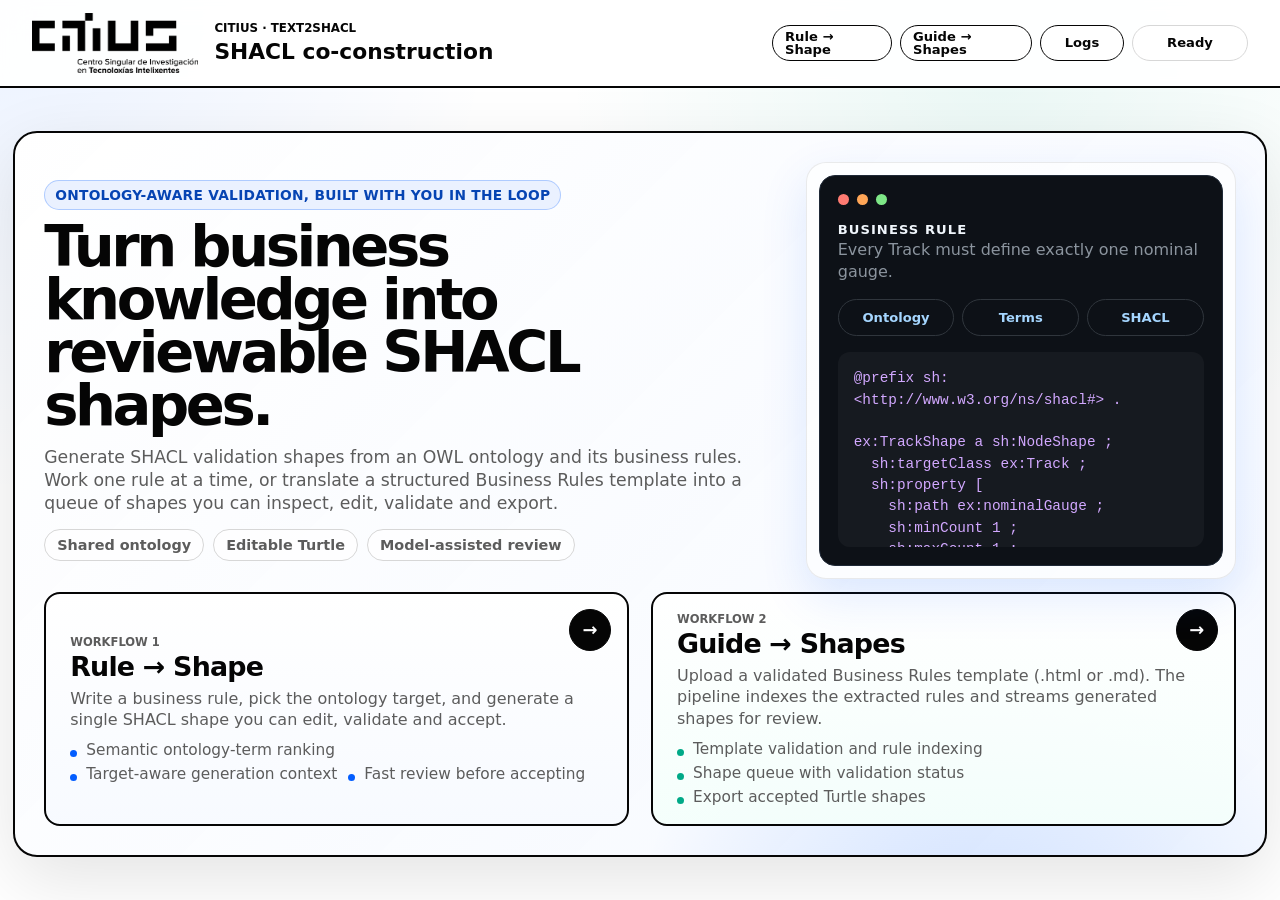
==== commit 6be9d178: "feat: added astrea baseline shapes and updated default prefixes" ====
--- a/demo/index.html
+++ b/demo/index.html
@@ -4,7 +4,7 @@
     <meta charset="utf-8">
     <meta name="viewport" content="width=device-width, initial-scale=1">
     <title>text2shacl — SHACL co-construction</title>
-    <link rel="stylesheet" href="styles.css?v=60">
+    <link rel="stylesheet" href="styles.css?v=74">
   </head>
   <body class="landing-page">
     <header class="topbar">
@@ -18,9 +18,12 @@
         </div>
       </div>
       <nav class="topnav">
-        <a class="navlink active" href="index.html">Home</a>
         <a class="navlink" href="rule.html">Rule → Shape</a>
         <a class="navlink" href="guide.html">Guide → Shapes</a>
+        <button class="logs-button" id="logs-toggle" type="button">
+          <span>Logs</span><span class="logs-count" id="logs-count" hidden>0</span>
+        </button>
+        <span class="status-pill" id="status-pill">Ready</span>
       </nav>
     </header>
 
@@ -94,6 +97,25 @@
       </section>
     </main>
 
-    <script src="common.js?v=27"></script>
+    <section class="logs-drawer" id="logs-drawer" aria-label="Execution logs">
+      <div class="logs-drawer-bar">
+        <span id="logs-title">Execution logs</span>
+        <div class="logs-toolbar">
+          <input class="logs-search" id="logs-search" type="search" placeholder="Search logs" aria-label="Search execution logs">
+          <select class="logs-level" id="logs-level" aria-label="Filter execution logs by level">
+            <option value="all">All levels</option>
+            <option value="issues">Issues</option>
+            <option value="errors">Errors</option>
+          </select>
+          <label class="logs-autoscroll"><input id="logs-autoscroll" type="checkbox" checked>Auto-scroll</label>
+          <button id="logs-copy" type="button">Copy</button>
+          <button id="logs-clear" type="button">Clear</button>
+          <button id="logs-close" type="button">Close</button>
+        </div>
+      </div>
+      <div class="logs-content" id="logs-content" aria-live="polite"></div>
+    </section>
+
+    <script src="common.js?v=37"></script>
   </body>
 </html>
--- a/demo/styles.css
+++ b/demo/styles.css
@@ -51,7 +51,7 @@
 h2 { margin: 0; font-size: 1rem; }
 p { margin-top: 0; }
 
-.topnav { display: flex; flex-wrap: wrap; justify-content: flex-end; gap: 8px; align-items: center; }
+.topnav { display: flex; flex: 0 0 auto; flex-wrap: nowrap; justify-content: flex-end; gap: 8px; align-items: center; }
 .navlink {
   text-decoration: none; border: 1px solid var(--ink); border-radius: 999px;
   padding: 8px 14px; font-weight: 800; font-size: 0.82rem; background: rgba(255, 255, 255, 0.82);
@@ -513,9 +513,90 @@
 .file-drop span { font-weight: 900; }
 .file-drop small, .microcopy { color: var(--muted); overflow-wrap: anywhere; }
 .microcopy { margin: 8px 0 0; line-height: 1.4; font-size: 0.84rem; }
+.namespace-label-row {
+  display: flex;
+  align-items: center;
+  justify-content: space-between;
+  gap: 8px;
+  margin-top: 14px;
+}
+.namespace-label-row .field-label { margin: 0; }
+.namespace-source {
+  flex: 0 0 auto;
+  padding: 3px 7px;
+  border: 1px solid var(--line);
+  border-radius: 999px;
+  color: var(--muted);
+  background: var(--surface-soft);
+  font-size: 0.66rem;
+  font-weight: 800;
+  line-height: 1;
+  white-space: nowrap;
+}
+.namespace-source-detected,
+.namespace-source-derived,
+.namespace-source-declared_prefix,
+.namespace-source-profile { border-color: #8ccca5; color: #176b3a; background: #edf9f1; }
+.namespace-source-custom,
+.namespace-source-prefixes { border-color: #e2bd76; color: #805400; background: #fff8e8; }
+.namespace-summary { min-height: 18px; }
+.namespace-summary-warning { color: #9a3412; font-weight: 700; }
+.shape-namespace-row,
+.shape-prefix-row { margin-top: 10px; }
+#base-namespace,
+#shape-namespace,
+#shape-prefix { font-size: 0.8rem; }
+.input:invalid { border-color: #b42318; }
 
 .inline-panel { margin-top: 22px; padding-top: 16px; border-top: 1px solid var(--line); }
 .provider-config { margin-top: 12px; }
+.provider-switch .switch-button {
+  display: flex;
+  flex-direction: column;
+  align-items: center;
+  align-content: center;
+  justify-content: center;
+  grid-template-rows: auto auto;
+  gap: 2px;
+  padding: 3px 6px;
+  line-height: 1;
+}
+.provider-switch .switch-button > span {
+  font-size: 0.86rem;
+  white-space: nowrap;
+}
+.provider-switch .switch-button > small {
+  color: var(--muted);
+  font-size: 0.63rem;
+  font-weight: 750;
+  line-height: 1;
+  white-space: nowrap;
+}
+.provider-switch .switch-button.active > small { color: #d2d2d2; }
+body.app-page .rail .model-panel [data-inference-setting][hidden] { display: none !important; }
+.provider-unavailable-notice {
+  margin-top: 12px;
+  padding: 12px;
+  border: 1px solid var(--line);
+  border-left: 3px solid var(--ink);
+  border-radius: 8px;
+  background: var(--surface-soft);
+}
+.provider-unavailable-notice[hidden] { display: none !important; }
+.provider-unavailable-notice p {
+  margin: 0;
+  color: var(--muted);
+  font-size: 0.82rem;
+  line-height: 1.4;
+}
+.provider-unavailable-notice a {
+  display: inline-block;
+  margin-top: 8px;
+  color: var(--ink);
+  font-size: 0.82rem;
+  font-weight: 850;
+  overflow-wrap: anywhere;
+}
 .custom-model-row {
   display: grid;
   grid-template-columns: minmax(92px, 0.75fr) minmax(0, 1fr) auto;
@@ -754,7 +835,7 @@
 .progress-fill { height: 100%; width: 0%; background: var(--ink); transition: width 0.25s ease; }
 
 .queue-list {
-  --queue-card-height: 56px;
+  --queue-card-height: 68px;
   display: grid;
   grid-auto-rows: var(--queue-card-height);
   align-content: start;
@@ -765,7 +846,7 @@
   padding: 0 4px 8px 0;
   scroll-padding-bottom: 8px;
 }
-.queue-card { width: 100%; height: var(--queue-card-height); min-height: var(--queue-card-height); max-height: var(--queue-card-height); text-align: left; border: 1px solid var(--line); border-left: 4px solid var(--line); background: var(--surface); border-radius: 8px; padding: 8px 12px; color: var(--ink); overflow: hidden; display: grid; grid-template-columns: minmax(0, 1fr) auto; gap: 4px 10px; align-items: center; }
+.queue-card { width: 100%; height: var(--queue-card-height); min-height: var(--queue-card-height); max-height: var(--queue-card-height); text-align: left; border: 1px solid var(--line); border-left: 4px solid var(--line); background: var(--surface); border-radius: 8px; padding: 9px 12px; color: var(--ink); overflow: hidden; display: grid; grid-template-columns: minmax(0, 1fr) auto; gap: 5px 10px; align-items: center; }
 .queue-card:hover { border-color: var(--ink); }
 .queue-card.active { border-color: var(--ink); box-shadow: inset 0 0 0 1px var(--ink); }
 .queue-card.valid { border-left-color: var(--ok); }
@@ -773,7 +854,7 @@
 .queue-card.skipped { border-left-color: #9a9a9a; }
 .queue-card.accepted { background: var(--surface-soft); }
 .queue-card strong { min-width: 0; font-size: 0.88rem; overflow: hidden; text-overflow: ellipsis; white-space: nowrap; }
-.queue-card .qmeta { min-width: 0; display: flex; gap: 8px; align-items: center; font-size: 0.72rem; color: var(--muted); text-transform: uppercase; font-weight: 800; overflow: hidden; white-space: nowrap; }
+.queue-card .qmeta { min-width: 0; display: flex; gap: 8px; align-items: center; font-size: 0.7rem; color: var(--muted); text-transform: uppercase; font-weight: 800; overflow: hidden; white-space: nowrap; }
 .queue-card .qmeta span:last-child { min-width: 0; overflow: hidden; text-overflow: ellipsis; white-space: nowrap; }
 .queue-edit { grid-row: 1 / span 2; grid-column: 2; min-height: 30px; padding: 0 12px; }
 .qbadge { border-radius: 999px; padding: 2px 8px; font-weight: 900; font-size: 0.66rem; }
@@ -797,7 +878,7 @@
 @media (max-width: 1060px) { .workspace, .focus-layout { grid-template-columns: 1fr; } .rail { border-right: 0; border-bottom: 2px solid var(--ink); } }
 @media (max-width: 720px) {
   .topbar { flex-direction: column; align-items: flex-start; }
-  .topnav { justify-content: flex-start; }
+  .topnav { flex-wrap: wrap; justify-content: flex-start; }
   .metadata-grid { grid-template-columns: 1fr; }
 }
 @media (max-width: 720px) {
@@ -893,13 +974,50 @@
   padding: 6px 12px;
   font-weight: 800;
   font-size: 0.8rem;
+  gap: 6px;
 }
 .logs-button.active { background: var(--ink); color: var(--surface); }
+.logs-count {
+  display: inline-flex;
+  align-items: center;
+  justify-content: center;
+  min-width: 18px;
+  height: 18px;
+  padding: 0 5px;
+  border-radius: 999px;
+  background: #b42318;
+  color: #fff;
+  font-size: 0.66rem;
+  line-height: 1;
+}
+.logs-count[hidden] { display: none; }
+.logs-button.active .logs-count { background: #ff7b72; color: #0d1117; }
+
+.topnav > .navlink,
+.topnav > .logs-button,
+.topnav > .status-pill {
+  display: inline-flex;
+  align-items: center;
+  justify-content: center;
+  box-sizing: border-box;
+  height: 36px;
+  min-height: 36px;
+  padding: 0 12px;
+  line-height: 1;
+}
+.topnav > .navlink[href="rule.html"] { width: 120px; }
+.topnav > .navlink[href="guide.html"] { width: 132px; }
+.topnav > .logs-button { width: 84px; font-size: 0.82rem; }
+.topnav > .status-pill {
+  width: 116px;
+  overflow: hidden;
+  text-overflow: ellipsis;
+}
 
 .logs-drawer {
   position: fixed;
   left: 0; right: 0; bottom: 0;
-  height: 38vh;
+  height: clamp(280px, 46vh, 520px);
   background: #0d1117;
   color: #c9d1d9;
   border-top: 2px solid var(--ink);
@@ -911,23 +1029,179 @@
 }
 .logs-drawer.open { transform: translateY(0); }
 .logs-drawer-bar {
-  display: flex; align-items: center; justify-content: space-between;
-  padding: 8px 16px; border-bottom: 1px solid #30363d; color: #e6edf3;
-  font-weight: 800; font-size: 0.82rem;
+  display: flex;
+  align-items: center;
+  justify-content: space-between;
+  gap: 16px;
+  min-height: 48px;
+  padding: 8px 16px;
+  border-bottom: 1px solid #30363d;
+  color: #e6edf3;
+  font-weight: 800;
+  font-size: 0.82rem;
 }
 .logs-drawer-bar button {
-  background: transparent; border: 1px solid #30363d; color: #c9d1d9;
-  border-radius: 6px; padding: 4px 10px; font-weight: 700;
-}
+  height: 30px;
+  background: transparent;
+  border: 1px solid #484f58;
+  color: #c9d1d9;
+  border-radius: 6px;
+  padding: 0 10px;
+  font-weight: 700;
+  white-space: nowrap;
+}
+.logs-drawer-bar button:hover { border-color: #8b949e; color: #fff; }
+.logs-toolbar {
+  display: flex;
+  align-items: center;
+  justify-content: flex-end;
+  gap: 8px;
+  min-width: 0;
+}
+.logs-search,
+.logs-level {
+  height: 30px;
+  border: 1px solid #484f58;
+  border-radius: 6px;
+  background: #161b22;
+  color: #e6edf3;
+  font: inherit;
+  font-weight: 500;
+}
+.logs-search {
+  width: 190px;
+  padding: 0 9px;
+}
+.logs-search::placeholder { color: #8b949e; }
+.logs-level { padding: 0 26px 0 8px; }
+.logs-autoscroll {
+  display: inline-flex;
+  align-items: center;
+  gap: 5px;
+  color: #b1bac4;
+  font-weight: 600;
+  white-space: nowrap;
+}
+.logs-autoscroll input { margin: 0; accent-color: #2f81f7; }
 .logs-content {
-  flex: 1; overflow: auto; margin: 0; padding: 12px 16px;
+  flex: 1;
+  overflow: auto;
+  margin: 0;
+  padding: 0 16px 18px;
   font-family: "SFMono-Regular", Consolas, "Liberation Mono", monospace;
-  font-size: 0.78rem; line-height: 1.5; white-space: pre-wrap; word-break: break-word;
-}
-.log-error { color: #ff7b72; }
-.log-warn  { color: #ffa657; }
-.log-info  { color: #7ee787; }
-.log-debug { color: #8b949e; }
+  font-size: 0.76rem;
+  line-height: 1.45;
+  letter-spacing: 0;
+}
+.log-run {
+  padding: 14px 0 16px;
+  border-bottom: 1px solid #30363d;
+}
+.log-run:last-child { border-bottom: 0; }
+.log-run-heading {
+  display: flex;
+  align-items: baseline;
+  justify-content: space-between;
+  gap: 16px;
+  margin-bottom: 4px;
+  color: #f0f6fc;
+}
+.log-run-heading strong {
+  min-width: 0;
+  overflow-wrap: anywhere;
+  font-size: 0.82rem;
+}
+.log-run-heading span {
+  flex: 0 0 auto;
+  color: #7ee787;
+  font-size: 0.68rem;
+  text-transform: uppercase;
+}
+.log-run-failed .log-run-heading span { color: #ff7b72; }
+.log-run-running .log-run-heading span { color: #d29922; }
+.log-run-cancelled .log-run-heading span { color: #ffa657; }
+.log-run-meta {
+  color: #8b949e;
+  overflow-wrap: anywhere;
+}
+.log-line {
+  display: grid;
+  grid-template-columns: 70px 52px minmax(0, 1fr);
+  align-items: start;
+  column-gap: 8px;
+  margin-top: 3px;
+  color: #c9d1d9;
+}
+.log-line time { color: #6e7681; font-variant-numeric: tabular-nums; }
+.log-level { color: #8b949e; font-weight: 800; }
+.log-message {
+  min-width: 0;
+  padding-left: calc(var(--log-indent, 0) * 16px);
+  overflow-wrap: anywhere;
+}
+.log-pass .log-level,
+.log-pass .log-message { color: #7ee787; }
+.log-done .log-level,
+.log-done .log-message { color: #79c0ff; }
+.log-warn .log-level,
+.log-warn .log-message { color: #ffa657; }
+.log-error .log-level,
+.log-error .log-message { color: #ff7b72; }
+.log-debug .log-level,
+.log-debug .log-message { color: #8b949e; }
+.log-kind-rule {
+  margin-top: 12px;
+  padding-top: 8px;
+  border-top: 1px solid #21262d;
+}
+.log-kind-rule .log-message { color: #f0f6fc; font-weight: 800; }
+.log-kind-summary {
+  margin-top: 10px;
+  padding: 8px 0;
+  border-top: 1px solid #30363d;
+  border-bottom: 1px solid #30363d;
+  font-weight: 800;
+}
+.log-entry-details {
+  grid-column: 3;
+  min-width: 0;
+  margin: 3px 0 3px calc(var(--log-indent, 0) * 16px);
+  color: #8b949e;
+}
+.log-entry-details summary {
+  width: max-content;
+  cursor: pointer;
+  color: #a5d6ff;
+  font-weight: 700;
+}
+.log-entry-details pre {
+  max-height: 180px;
+  overflow: auto;
+  margin: 5px 0 0;
+  padding: 8px 10px;
+  border-left: 2px solid #30363d;
+  background: #010409;
+  color: #b1bac4;
+  white-space: pre-wrap;
+  overflow-wrap: anywhere;
+  font: inherit;
+}
+.logs-empty {
+  margin: 0;
+  padding: 22px 0;
+  color: #8b949e;
+}
+
+@media (max-width: 760px) {
+  .logs-drawer { height: 62vh; }
+  .logs-drawer-bar { align-items: flex-start; flex-direction: column; gap: 7px; }
+  .logs-toolbar { width: 100%; flex-wrap: wrap; justify-content: flex-start; }
+  .logs-search { flex: 1 1 160px; width: auto; }
+  .logs-content { padding-right: 10px; padding-left: 10px; font-size: 0.7rem; }
+  .log-line { grid-template-columns: 60px 46px minmax(0, 1fr); column-gap: 5px; }
+  .log-message { padding-left: calc(var(--log-indent, 0) * 10px); }
+  .log-entry-details { margin-left: calc(var(--log-indent, 0) * 10px); }
+}
 
 /* ─────────────── Viewport-fitted layouts ─────────────── */
 html { height: 100%; }
@@ -1776,6 +2050,13 @@
     padding: 0 10px !important;
   }
 
+  body.app-page .rail #base-namespace,
+  body.app-page .rail #shape-namespace {
+    padding-right: 7px !important;
+    padding-left: 7px !important;
+    font-size: 0.78rem !important;
+  }
+
   body.app-page .rail .file-drop {
     display: flex !important;
     box-sizing: border-box !important;
@@ -1828,8 +2109,26 @@
     overflow: visible;
   }
 
-  body.app-page .rail > label[for="base-namespace"] {
+  body.app-page .rail > .namespace-label-row {
     margin-top: var(--rail-ontology-gap) !important;
+  }
+
+  body.app-page .rail .namespace-label-row {
+    flex: 0 0 var(--rail-label-height);
+    width: var(--rail-control-width);
+    min-height: var(--rail-label-height);
+  }
+
+  body.app-page .rail .namespace-label-row .field-label {
+    width: auto !important;
+    height: var(--rail-label-height) !important;
+    margin: 0 !important;
+    line-height: var(--rail-label-height) !important;
+  }
+
+  body.app-page .rail .namespace-source {
+    padding: 2px 6px;
+    font-size: 0.6rem;
   }
 
   body.app-page .rail .microcopy {
@@ -1841,6 +2140,21 @@
     font-size: 0.76rem !important;
     line-height: 1.32 !important;
     overflow: hidden;
+  }
+
+  body.app-page .rail > .namespace-summary {
+    flex: 0 0 var(--rail-ontology-note-height);
+    height: var(--rail-ontology-note-height) !important;
+    min-height: var(--rail-ontology-note-height) !important;
+    max-height: var(--rail-ontology-note-height) !important;
+    margin-top: var(--rail-ontology-gap) !important;
+    line-height: 1.2 !important;
+    white-space: nowrap;
+    text-overflow: ellipsis;
+  }
+
+  body.app-page .rail > .shape-namespace-row {
+    margin-top: var(--rail-ontology-gap) !important;
   }
 
   body.app-page .rail .session-actions {
@@ -2029,3 +2343,516 @@
     line-height: 18px;
   }
 }
+
+/* Shared validation and Astrea evidence panel. */
+.shape-support-grid {
+  display: grid;
+  grid-template-columns: minmax(0, 1fr) minmax(0, 1fr);
+  grid-template-rows: minmax(0, 1fr) auto;
+  height: 100%;
+  min-height: 0;
+}
+
+.shape-support-pane {
+  display: flex;
+  flex-direction: column;
+  min-width: 0;
+  min-height: 0;
+  overflow: hidden;
+}
+
+.shape-support-pane:first-child { padding-right: 12px; }
+.shape-support-pane + .shape-support-pane {
+  padding-left: 12px;
+  border-left: 1px solid var(--line);
+}
+
+.shape-support-pane .section-title h2 {
+  min-width: 0;
+  overflow: hidden;
+  font-size: 0.9rem;
+  text-overflow: ellipsis;
+  white-space: nowrap;
+}
+
+.shape-support-clear {
+  display: grid;
+  place-items: center;
+  width: 28px;
+  min-width: 28px;
+  height: 28px;
+  min-height: 28px !important;
+  padding: 0 !important;
+  border-radius: 999px;
+  font-size: 1rem !important;
+  line-height: 1;
+}
+
+.astrea-baseline-list {
+  flex: 0 0 auto !important;
+  max-height: 30px;
+  overflow: hidden !important;
+}
+
+.astrea-file-item {
+  grid-template-columns: minmax(0, 1fr) auto !important;
+}
+
+.astrea-merge-row {
+  display: grid;
+  grid-column: 1 / -1;
+  grid-template-columns: auto minmax(0, 1fr);
+  align-items: center;
+  gap: 8px;
+  min-width: 0;
+  margin-top: 5px;
+  padding-top: 5px;
+  border-top: 1px solid var(--line);
+}
+
+.astrea-merge-row > .field-label {
+  margin: 0 !important;
+  font-size: 0.64rem !important;
+  white-space: nowrap;
+}
+
+.astrea-merge-switch {
+  display: grid;
+  grid-template-columns: repeat(3, minmax(0, 1fr));
+  min-width: 0;
+  margin: 0 !important;
+}
+
+.astrea-merge-switch .switch-button {
+  min-width: 0;
+  min-height: 30px !important;
+  height: 30px;
+  padding: 0 5px !important;
+  overflow: hidden;
+  font-size: 0.68rem !important;
+  line-height: 1;
+  text-overflow: ellipsis;
+  white-space: nowrap;
+}
+
+@media (min-width: 1061px) {
+  body.rule-page,
+  body.guide-page {
+    --matched-shape-profile-block-height: clamp(184px, 16.5vh, 204px);
+  }
+
+  body.rule-page .shape-profile-block,
+  body.guide-page .shape-profile-block {
+    padding: 10px;
+  }
+
+  body.rule-page .shape-support-pane .profile-file-drop,
+  body.guide-page .shape-support-pane .profile-file-drop {
+    flex-basis: 38px;
+    min-height: 38px;
+    padding: 5px 8px;
+    flex-direction: column !important;
+    justify-content: center;
+    gap: 1px !important;
+    text-align: center;
+  }
+
+  body.rule-page .shape-support-pane .profile-file-drop,
+  body.guide-page .shape-support-pane .profile-file-drop,
+  body.rule-page .shape-support-pane .profile-file-drop span,
+  body.rule-page .shape-support-pane .profile-file-drop small,
+  body.guide-page .shape-support-pane .profile-file-drop span,
+  body.guide-page .shape-support-pane .profile-file-drop small {
+    min-width: 0;
+  }
+
+  body.rule-page .shape-support-pane .profile-file-drop small,
+  body.guide-page .shape-support-pane .profile-file-drop small {
+    overflow: hidden;
+    font-size: 0.62rem;
+    line-height: 1.1;
+    text-overflow: ellipsis;
+  }
+
+  body.rule-page .shape-support-pane .profile-file-list,
+  body.guide-page .shape-support-pane .profile-file-list {
+    margin-top: 5px;
+  }
+}
+
+@media (min-width: 1061px) and (max-height: 880px) {
+  body.rule-page,
+  body.guide-page {
+    --matched-shape-profile-block-height: 178px;
+  }
+
+  .shape-support-pane:first-child { padding-right: 9px; }
+  .shape-support-pane + .shape-support-pane { padding-left: 9px; }
+  .astrea-merge-row { gap: 5px; }
+}
+
+@media (max-width: 700px) {
+  .shape-support-grid {
+    grid-template-columns: 1fr;
+    grid-template-rows: auto;
+  }
+  .shape-support-pane:first-child {
+    padding-right: 0;
+    padding-bottom: 12px;
+  }
+  .shape-support-pane + .shape-support-pane {
+    padding-top: 12px;
+    padding-left: 0;
+    border-top: 1px solid var(--line);
+    border-left: 0;
+  }
+}
+
+/* Rule workspace on laptop-height desktop viewports. */
+@media (min-width: 1061px) and (max-height: 950px) {
+  body.rule-page .topbar {
+    height: 74px;
+    padding: 8px 24px;
+  }
+
+  body.rule-page .brand-logo {
+    width: clamp(108px, 10vw, 142px);
+  }
+
+  body.rule-page .workspace {
+    height: calc(100dvh - 74px);
+  }
+
+  body.rule-page .rail,
+  body.rule-page .canvas {
+    padding: 10px 12px;
+  }
+
+  body.rule-page .rail {
+    --rail-control-gap: 8px;
+    --rail-label-top: 9px;
+    --rail-label-bottom: 5px;
+    --rail-section-gap: 26px;
+  }
+
+  body.rule-page .rail .session-actions {
+    gap: 10px !important;
+  }
+
+  body.rule-page .rail .custom-model-row {
+    gap: 9px !important;
+  }
+
+  body.rule-page .focus-layout,
+  body.rule-page .evidence-column,
+  body.rule-page .editor-column {
+    gap: 9px;
+  }
+
+  body.rule-page .section-block {
+    padding: 9px;
+  }
+
+  body.rule-page {
+    --rule-context-textarea-height: 58px;
+    --rule-business-textarea-height: 110px;
+    --matched-generation-block-height: 226px;
+    --matched-shape-profile-block-height: 124px;
+  }
+
+  body.rule-page .evidence-column {
+    grid-template-rows:
+      var(--matched-generation-block-height)
+      var(--matched-shape-profile-block-height)
+      150px
+      minmax(0, 1fr);
+  }
+
+  body.rule-page .editor-column {
+    grid-template-rows: 132px 218px minmax(0, 1fr) 106px;
+  }
+
+  body.rule-page .ontology-search-block .entity-list {
+    flex: 1 1 auto;
+    height: auto;
+    min-height: 0;
+    max-height: none !important;
+  }
+
+  body.rule-page .selected-target-block .metadata-grid {
+    margin: 7px 0 6px;
+  }
+
+  body.rule-page .selected-target-block .field-label {
+    margin: 5px 0 3px;
+  }
+
+  body.rule-page .selected-target-block .textarea {
+    flex-basis: 48px;
+    min-height: 48px;
+  }
+
+  body.rule-page .selected-target-block .full-width {
+    margin-top: 6px;
+  }
+}
+
+@media (min-width: 1061px) and (max-height: 760px) {
+  body.rule-page .evidence-column,
+  body.rule-page .editor-column {
+    align-content: start;
+    overflow-x: hidden;
+    overflow-y: auto;
+    padding-right: 4px;
+    scrollbar-gutter: stable;
+  }
+
+  body.rule-page .evidence-column {
+    grid-template-rows:
+      var(--matched-generation-block-height)
+      var(--matched-shape-profile-block-height)
+      150px
+      260px;
+  }
+
+  body.rule-page .editor-column {
+    grid-template-rows: 132px 218px 300px 106px;
+  }
+}
+
+/* Guide workspace on laptop-height desktop viewports. */
+@media (min-width: 1061px) and (max-height: 950px) {
+  body.guide-page .topbar {
+    height: 74px;
+    padding: 8px 24px;
+  }
+
+  body.guide-page .brand-logo {
+    width: clamp(108px, 10vw, 142px);
+  }
+
+  body.guide-page .workspace {
+    height: calc(100dvh - 74px);
+  }
+
+  body.guide-page .rail,
+  body.guide-page .canvas {
+    padding: 10px 12px;
+  }
+
+  body.guide-page .rail {
+    --rail-control-gap: 8px;
+    --rail-label-top: 9px;
+    --rail-label-bottom: 5px;
+    --rail-section-gap: 26px;
+  }
+
+  body.guide-page .rail .session-actions {
+    gap: 10px !important;
+  }
+
+  body.guide-page .rail .custom-model-row {
+    gap: 9px !important;
+  }
+
+  body.guide-page .focus-layout {
+    gap: 9px;
+  }
+
+  body.guide-page .evidence-column,
+  body.guide-page .editor-column {
+    gap: 8px;
+  }
+
+  body.guide-page .section-block {
+    padding: 9px;
+  }
+
+  body.guide-page {
+    --rule-context-textarea-height: 56px;
+    --matched-generation-block-height: 222px;
+    --matched-shape-profile-block-height: 128px;
+  }
+
+  body.guide-page .evidence-column {
+    grid-template-rows:
+      var(--matched-generation-block-height)
+      var(--matched-shape-profile-block-height)
+      202px
+      minmax(0, 1fr);
+  }
+
+  body.guide-page .editor-column {
+    grid-template-rows: 132px 180px minmax(0, 1fr) 108px;
+  }
+
+  body.guide-page .guide-template-block .file-drop {
+    flex: 0 0 48px;
+    min-height: 48px;
+    gap: 2px;
+    padding: 4px 8px;
+    text-align: center;
+  }
+
+  body.guide-page .guide-template-block .file-drop small {
+    line-height: 1.15;
+    text-align: center;
+  }
+
+  body.guide-page .guide-template-block #guide-summary {
+    flex: 0 0 auto;
+    margin-top: 5px;
+  }
+
+  body.guide-page .guide-template-block .template-help {
+    display: grid;
+    flex: 1 1 auto;
+    grid-template-columns: minmax(0, 1fr) auto;
+    align-items: center;
+    gap: 10px;
+    min-height: 0;
+    margin-top: 7px;
+    padding: 7px 9px;
+    overflow: hidden;
+  }
+
+  body.guide-page .guide-template-block .template-help p {
+    font-size: 0.75rem;
+    line-height: 1.28;
+  }
+
+  body.guide-page .guide-template-block .template-links {
+    flex-wrap: nowrap;
+    gap: 6px;
+    margin-top: 0;
+  }
+
+  body.guide-page .guide-template-block .template-links a {
+    padding: 4px 8px;
+  }
+
+  body.guide-page .guide-template-block .full-width {
+    flex: 0 0 30px;
+    margin-top: 7px;
+  }
+
+  body.guide-page .generated-shapes-block .guide-progress {
+    display: grid;
+    grid-template-columns: minmax(80px, 1fr) minmax(0, 0.8fr);
+    align-items: center;
+    gap: 4px 8px;
+    margin-top: 7px;
+    padding: 6px 8px;
+  }
+
+  body.guide-page .generated-shapes-block .compact-title {
+    grid-column: 1 / -1;
+    margin-bottom: 0;
+  }
+
+  body.guide-page .generated-shapes-block > .section-title .tag,
+  body.guide-page .generated-shapes-block .compact-title .tag {
+    padding: 3px 8px;
+    font-size: 0.7rem;
+  }
+
+  body.guide-page .generated-shapes-block .progress-track {
+    grid-column: 1;
+    height: 10px;
+    margin-top: 0;
+  }
+
+  body.guide-page .generated-shapes-block .guide-progress .microcopy {
+    grid-column: 2;
+    margin: 0;
+    overflow: hidden;
+    text-overflow: ellipsis;
+    white-space: nowrap;
+  }
+
+  body.guide-page .generated-shapes-block .generation-controls {
+    margin-top: 3px;
+  }
+
+  body.guide-page .generated-shapes-block .queue-list {
+    margin-top: 6px;
+  }
+}
+
+@media (min-width: 1061px) and (max-height: 760px) {
+  body.guide-page .evidence-column,
+  body.guide-page .editor-column {
+    align-content: start;
+    overflow-x: hidden;
+    overflow-y: auto;
+    padding-right: 4px;
+    scrollbar-gutter: stable;
+  }
+
+  body.guide-page .evidence-column {
+    grid-template-rows:
+      var(--matched-generation-block-height)
+      var(--matched-shape-profile-block-height)
+      202px
+      280px;
+  }
+
+  body.guide-page .editor-column {
+    grid-template-rows: 132px 180px 300px 108px;
+  }
+}
+
+@media (min-width: 1061px) and (max-width: 1450px) and (max-height: 950px) {
+  body.guide-page .guide-template-block .template-links span {
+    display: none;
+  }
+}
+
+@media (min-width: 1061px) and (max-height: 1100px) {
+  body.rule-page .rail > .namespace-label-row,
+  body.guide-page .rail > .namespace-label-row {
+    margin-top: 12px !important;
+  }
+
+  body.rule-page .rail .model-panel,
+  body.guide-page .rail .model-panel {
+    margin-top: 12px !important;
+  }
+}
+
+/* Keep the split support panel usable after the laptop-specific overrides. */
+@media (min-width: 1061px) and (max-height: 950px) {
+  body.rule-page,
+  body.guide-page {
+    --matched-shape-profile-block-height: 164px;
+  }
+}
+
+@media (min-width: 1061px) and (max-height: 880px) {
+  body.rule-page .evidence-column,
+  body.rule-page .editor-column,
+  body.guide-page .evidence-column,
+  body.guide-page .editor-column {
+    align-content: start;
+    overflow-x: hidden;
+    overflow-y: auto;
+    padding-right: 4px;
+    scrollbar-gutter: stable;
+  }
+
+  body.rule-page .evidence-column {
+    grid-template-rows: 206px 164px 150px 260px;
+  }
+
+  body.guide-page .evidence-column {
+    grid-template-rows: 222px 164px 202px 280px;
+  }
+
+  body.rule-page .editor-column {
+    grid-template-rows: 132px 218px 300px 106px;
+  }
+
+  body.guide-page .editor-column {
+    grid-template-rows: 132px 180px 300px 108px;
+  }
+}
